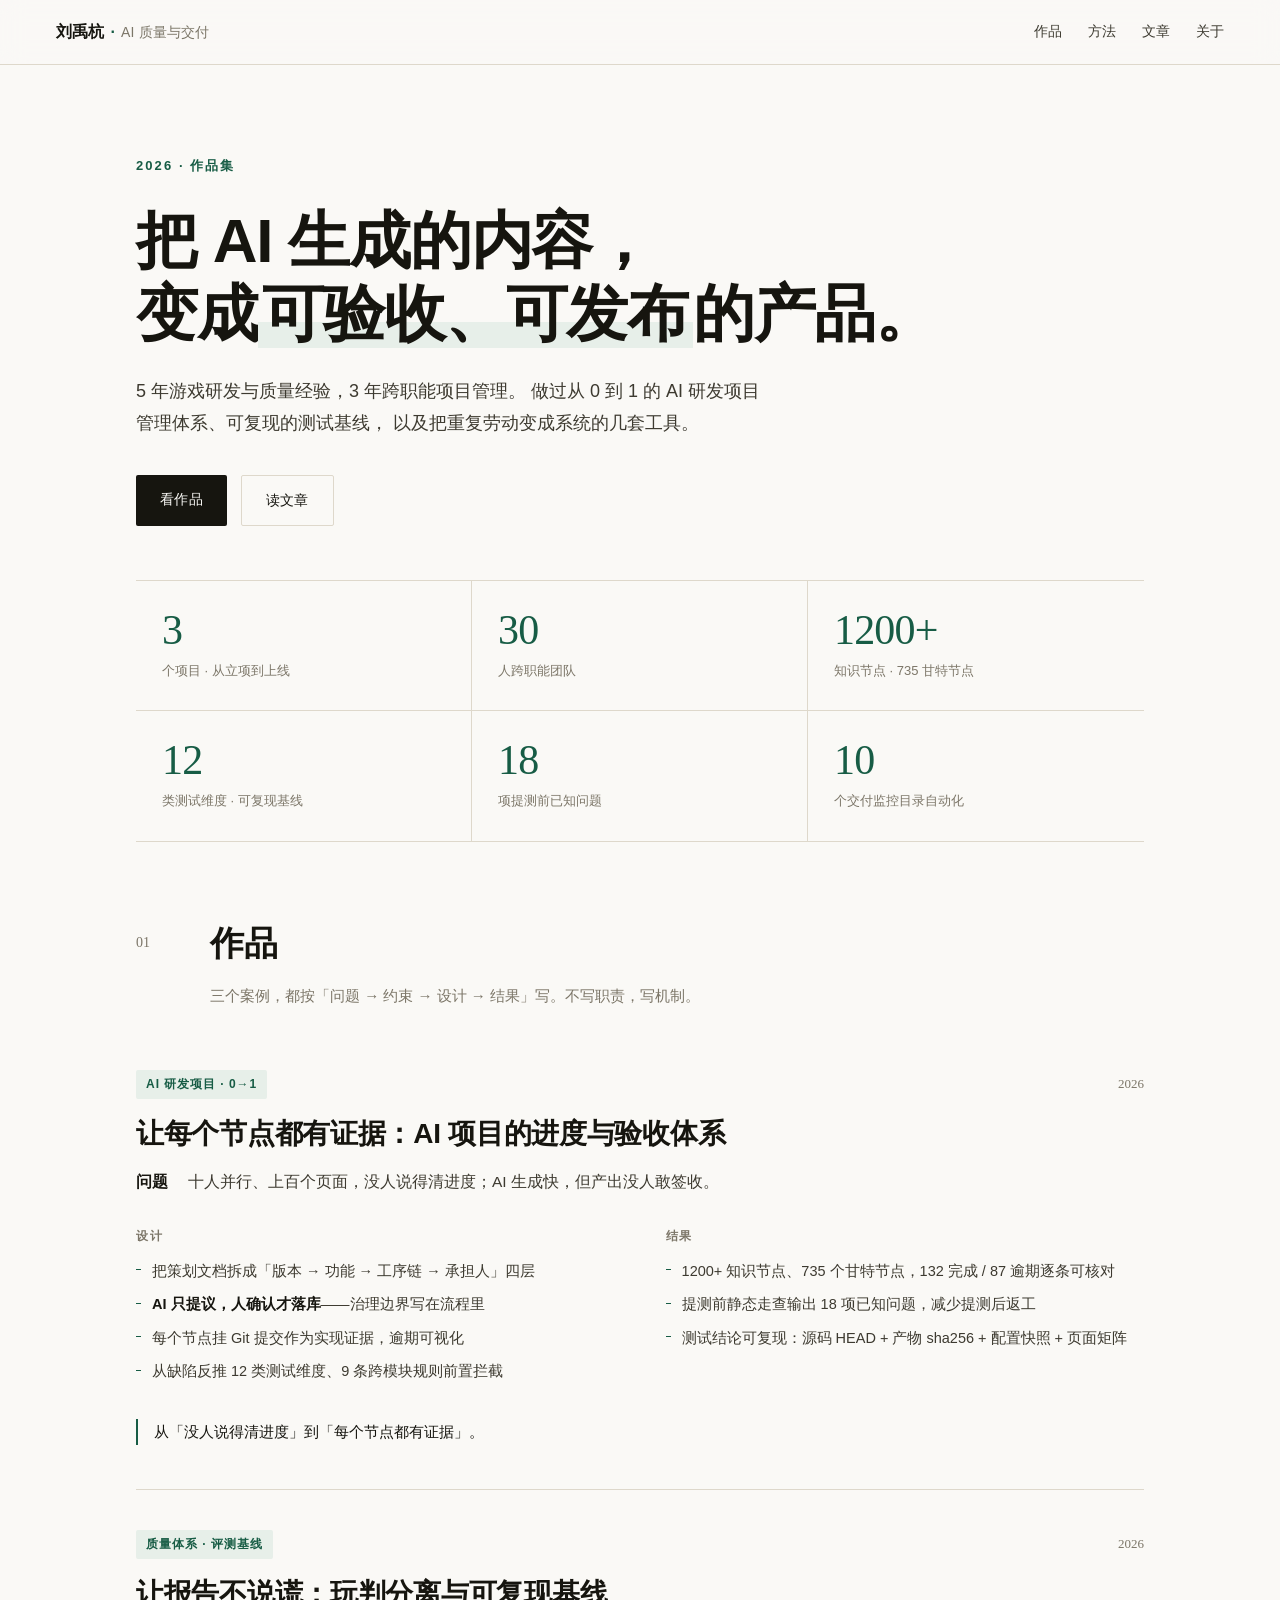
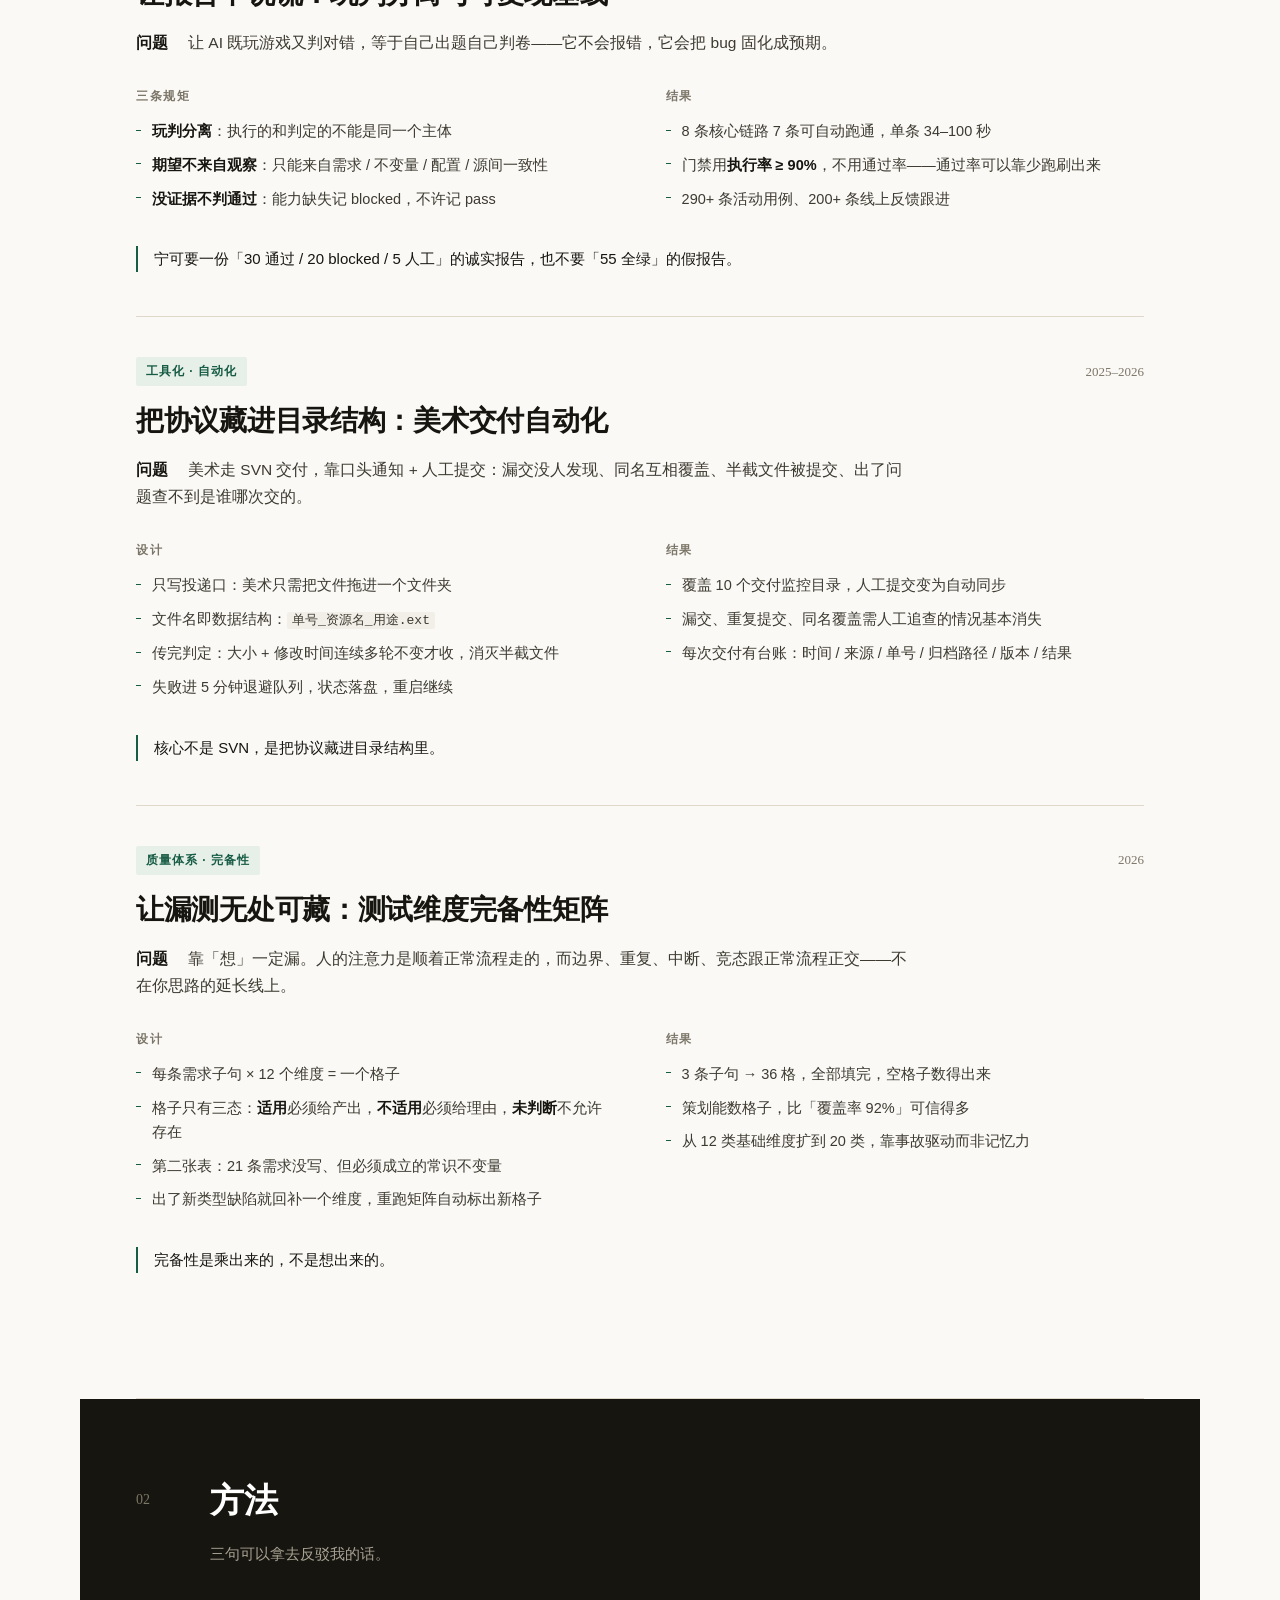
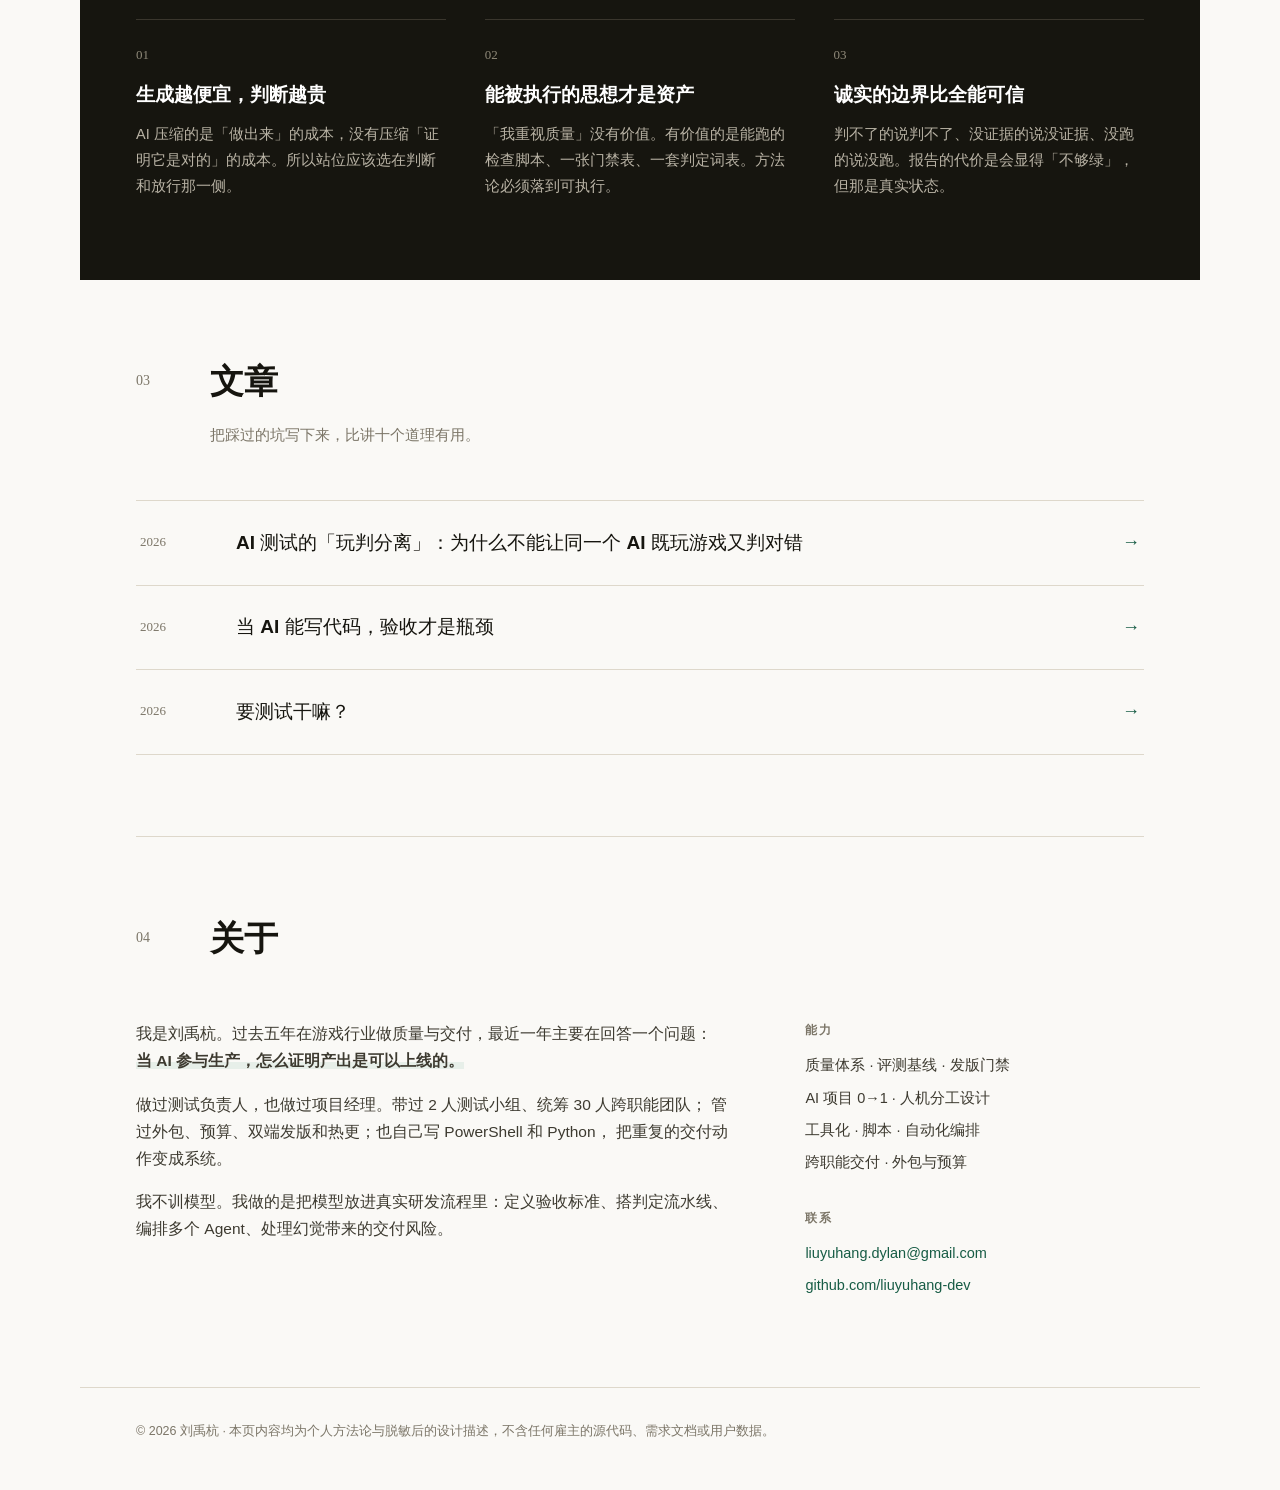
==== index.html @ a6edb1af "init: 作品集站点" ====
<!DOCTYPE html>
<html lang="zh-CN">
<head>
<meta charset="UTF-8">
<meta name="viewport" content="width=device-width, initial-scale=1.0">
<title>刘禹杭 · AI 质量与交付</title>
<meta name="description" content="把 AI 生成的内容，变成可验收、可发布的产品。">
<link rel="stylesheet" href="style.css">
</head>
<body>

<header class="topbar">
  <a class="brand" href="#top">刘禹杭<span class="dot">·</span><span class="brand-sub">AI 质量与交付</span></a>
  <nav>
    <a href="#work">作品</a>
    <a href="#method">方法</a>
    <a href="#writing">文章</a>
    <a href="#about">关于</a>
  </nav>
</header>

<main id="top">

  <!-- HERO -->
  <section class="hero">
    <p class="eyebrow">2026 · 作品集</p>
    <h1>
      把 AI 生成的内容，<br>
      变成<span class="hl">可验收、可发布</span>的产品。
    </h1>
    <p class="lede">
      5 年游戏研发与质量经验，3 年跨职能项目管理。
      做过从 0 到 1 的 AI 研发项目管理体系、可复现的测试基线，
      以及把重复劳动变成系统的几套工具。
    </p>
    <div class="hero-actions">
      <a class="btn" href="#work">看作品</a>
      <a class="btn btn-ghost" href="#writing">读文章</a>
    </div>
  </section>

  <!-- METRICS -->
  <section class="metrics" aria-label="关键数字">
    <div class="metric"><span class="num">3</span><span class="lbl">个项目 · 从立项到上线</span></div>
    <div class="metric"><span class="num">30</span><span class="lbl">人跨职能团队</span></div>
    <div class="metric"><span class="num">1200+</span><span class="lbl">知识节点 · 735 甘特节点</span></div>
    <div class="metric"><span class="num">12</span><span class="lbl">类测试维度 · 可复现基线</span></div>
    <div class="metric"><span class="num">18</span><span class="lbl">项提测前已知问题</span></div>
    <div class="metric"><span class="num">10</span><span class="lbl">个交付监控目录自动化</span></div>
  </section>

  <!-- WORK -->
  <section id="work" class="section">
    <div class="section-head">
      <span class="idx">01</span>
      <h2>作品</h2>
      <p class="section-sub">三个案例，都按「问题 → 约束 → 设计 → 结果」写。不写职责，写机制。</p>
    </div>

    <article class="case">
      <div class="case-meta">
        <span class="tag">AI 研发项目 · 0→1</span>
        <span class="year">2026</span>
      </div>
      <h3>让每个节点都有证据：AI 项目的进度与验收体系</h3>
      <p class="case-problem">
        <strong>问题</strong>　十人并行、上百个页面，没人说得清进度；AI 生成快，但产出没人敢签收。
      </p>
      <div class="case-grid">
        <div>
          <h4>设计</h4>
          <ul>
            <li>把策划文档拆成「版本 → 功能 → 工序链 → 承担人」四层</li>
            <li><strong>AI 只提议，人确认才落库</strong>——治理边界写在流程里</li>
            <li>每个节点挂 Git 提交作为实现证据，逾期可视化</li>
            <li>从缺陷反推 12 类测试维度、9 条跨模块规则前置拦截</li>
          </ul>
        </div>
        <div>
          <h4>结果</h4>
          <ul>
            <li>1200+ 知识节点、735 个甘特节点，132 完成 / 87 逾期逐条可核对</li>
            <li>提测前静态走查输出 18 项已知问题，减少提测后返工</li>
            <li>测试结论可复现：源码 HEAD + 产物 sha256 + 配置快照 + 页面矩阵</li>
          </ul>
        </div>
      </div>
      <p class="case-line">从「没人说得清进度」到「每个节点都有证据」。</p>
    </article>

    <article class="case">
      <div class="case-meta">
        <span class="tag">质量体系 · 评测基线</span>
        <span class="year">2026</span>
      </div>
      <h3>让报告不说谎：玩判分离与可复现基线</h3>
      <p class="case-problem">
        <strong>问题</strong>　让 AI 既玩游戏又判对错，等于自己出题自己判卷——它不会报错，它会把 bug 固化成预期。
      </p>
      <div class="case-grid">
        <div>
          <h4>三条规矩</h4>
          <ul>
            <li><strong>玩判分离</strong>：执行的和判定的不能是同一个主体</li>
            <li><strong>期望不来自观察</strong>：只能来自需求 / 不变量 / 配置 / 源间一致性</li>
            <li><strong>没证据不判通过</strong>：能力缺失记 blocked，不许记 pass</li>
          </ul>
        </div>
        <div>
          <h4>结果</h4>
          <ul>
            <li>8 条核心链路 7 条可自动跑通，单条 34–100 秒</li>
            <li>门禁用<strong>执行率 ≥ 90%</strong>，不用通过率——通过率可以靠少跑刷出来</li>
            <li>290+ 条活动用例、200+ 条线上反馈跟进</li>
          </ul>
        </div>
      </div>
      <p class="case-line">宁可要一份「30 通过 / 20 blocked / 5 人工」的诚实报告，也不要「55 全绿」的假报告。</p>
    </article>

    <article class="case">
      <div class="case-meta">
        <span class="tag">工具化 · 自动化</span>
        <span class="year">2025–2026</span>
      </div>
      <h3>把协议藏进目录结构：美术交付自动化</h3>
      <p class="case-problem">
        <strong>问题</strong>　美术走 SVN 交付，靠口头通知 + 人工提交：漏交没人发现、同名互相覆盖、半截文件被提交、出了问题查不到是谁哪次交的。
      </p>
      <div class="case-grid">
        <div>
          <h4>设计</h4>
          <ul>
            <li>只写投递口：美术只需把文件拖进一个文件夹</li>
            <li>文件名即数据结构：<code>单号_资源名_用途.ext</code></li>
            <li>传完判定：大小 + 修改时间连续多轮不变才收，消灭半截文件</li>
            <li>失败进 5 分钟退避队列，状态落盘，重启继续</li>
          </ul>
        </div>
        <div>
          <h4>结果</h4>
          <ul>
            <li>覆盖 10 个交付监控目录，人工提交变为自动同步</li>
            <li>漏交、重复提交、同名覆盖需人工追查的情况基本消失</li>
            <li>每次交付有台账：时间 / 来源 / 单号 / 归档路径 / 版本 / 结果</li>
          </ul>
        </div>
      </div>
      <p class="case-line">核心不是 SVN，是把协议藏进目录结构里。</p>
    </article>

    <article class="case">
      <div class="case-meta">
        <span class="tag">质量体系 · 完备性</span>
        <span class="year">2026</span>
      </div>
      <h3>让漏测无处可藏：测试维度完备性矩阵</h3>
      <p class="case-problem">
        <strong>问题</strong>　靠「想」一定漏。人的注意力是顺着正常流程走的，而边界、重复、中断、竞态跟正常流程正交——不在你思路的延长线上。
      </p>
      <div class="case-grid">
        <div>
          <h4>设计</h4>
          <ul>
            <li>每条需求子句 × 12 个维度 = 一个格子</li>
            <li>格子只有三态：<strong>适用</strong>必须给产出，<strong>不适用</strong>必须给理由，<strong>未判断</strong>不允许存在</li>
            <li>第二张表：21 条需求没写、但必须成立的常识不变量</li>
            <li>出了新类型缺陷就回补一个维度，重跑矩阵自动标出新格子</li>
          </ul>
        </div>
        <div>
          <h4>结果</h4>
          <ul>
            <li>3 条子句 → 36 格，全部填完，空格子数得出来</li>
            <li>策划能数格子，比「覆盖率 92%」可信得多</li>
            <li>从 12 类基础维度扩到 20 类，靠事故驱动而非记忆力</li>
          </ul>
        </div>
      </div>
      <p class="case-line">完备性是乘出来的，不是想出来的。</p>
    </article>
  </section>

  <!-- METHOD -->
  <section id="method" class="section section-dark">
    <div class="section-head">
      <span class="idx">02</span>
      <h2>方法</h2>
      <p class="section-sub">三句可以拿去反驳我的话。</p>
    </div>
    <div class="rules">
      <div class="rule">
        <span class="rule-no">01</span>
        <h3>生成越便宜，判断越贵</h3>
        <p>AI 压缩的是「做出来」的成本，没有压缩「证明它是对的」的成本。所以站位应该选在判断和放行那一侧。</p>
      </div>
      <div class="rule">
        <span class="rule-no">02</span>
        <h3>能被执行的思想才是资产</h3>
        <p>「我重视质量」没有价值。有价值的是能跑的检查脚本、一张门禁表、一套判定词表。方法论必须落到可执行。</p>
      </div>
      <div class="rule">
        <span class="rule-no">03</span>
        <h3>诚实的边界比全能可信</h3>
        <p>判不了的说判不了、没证据的说没证据、没跑的说没跑。报告的代价是会显得「不够绿」，但那是真实状态。</p>
      </div>
    </div>
  </section>

  <!-- WRITING -->
  <section id="writing" class="section">
    <div class="section-head">
      <span class="idx">03</span>
      <h2>文章</h2>
      <p class="section-sub">把踩过的坑写下来，比讲十个道理有用。</p>
    </div>
    <div class="writing-list">
      <a class="writing-item" href="writing/play-judge.html">
        <span class="w-date">2026</span>
        <span class="w-title">AI 测试的「玩判分离」：为什么不能让同一个 AI 既玩游戏又判对错</span>
        <span class="w-arrow">→</span>
      </a>
      <a class="writing-item" href="writing/acceptance-bottleneck.html">
        <span class="w-date">2026</span>
        <span class="w-title">当 AI 能写代码，验收才是瓶颈</span>
        <span class="w-arrow">→</span>
      </a>
      <a class="writing-item" href="writing/why-testing.html">
        <span class="w-date">2026</span>
        <span class="w-title">要测试干嘛？</span>
        <span class="w-arrow">→</span>
      </a>
    </div>
  </section>

  <!-- ABOUT -->
  <section id="about" class="section section-about">
    <div class="section-head">
      <span class="idx">04</span>
      <h2>关于</h2>
    </div>
    <div class="about-grid">
      <div>
        <p class="about-lead">
          我是刘禹杭。过去五年在游戏行业做质量与交付，最近一年主要在回答一个问题：
          <strong>当 AI 参与生产，怎么证明产出是可以上线的。</strong>
        </p>
        <p>
          做过测试负责人，也做过项目经理。带过 2 人测试小组、统筹 30 人跨职能团队；
          管过外包、预算、双端发版和热更；也自己写 PowerShell 和 Python，
          把重复的交付动作变成系统。
        </p>
        <p>
          我不训模型。我做的是把模型放进真实研发流程里：定义验收标准、搭判定流水线、
          编排多个 Agent、处理幻觉带来的交付风险。
        </p>
      </div>
      <div class="about-side">
        <h4>能力</h4>
        <ul class="plain">
          <li>质量体系 · 评测基线 · 发版门禁</li>
          <li>AI 项目 0→1 · 人机分工设计</li>
          <li>工具化 · 脚本 · 自动化编排</li>
          <li>跨职能交付 · 外包与预算</li>
        </ul>
        <h4>联系</h4>
        <ul class="plain">
          <li><a href="mailto:liuyuhang.dylan@gmail.com">liuyuhang.dylan@gmail.com</a></li>
          <li><a href="https://github.com/liuyuhang-dev">github.com/liuyuhang-dev</a></li>
        </ul>
      </div>
    </div>
  </section>

</main>

<footer>
  <p>© 2026 刘禹杭 · 本页内容均为个人方法论与脱敏后的设计描述，不含任何雇主的源代码、需求文档或用户数据。</p>
</footer>

</body>
</html>
---- style.css ----
:root{
  --paper:#faf9f6;
  --paper-2:#f2efe8;
  --ink:#16150f;
  --ink-2:#3d3a30;
  --muted:#7c7668;
  --line:#ded8cb;
  --accent:#175c45;
  --accent-soft:#e7efe9;
  --max:1120px;
  --sans:-apple-system,BlinkMacSystemFont,"Segoe UI","PingFang SC","Hiragino Sans GB","Microsoft YaHei",sans-serif;
  --serif:Georgia,"Songti SC","SimSun",serif;
}

*{box-sizing:border-box;margin:0;padding:0}
html{scroll-behavior:smooth}
body{
  font-family:var(--sans);
  background:var(--paper);
  color:var(--ink);
  line-height:1.75;
  -webkit-font-smoothing:antialiased;
  font-size:16px;
}
a{color:inherit;text-decoration:none}
::selection{background:var(--accent);color:#fff}

/* ---------- topbar ---------- */
.topbar{
  position:sticky;top:0;z-index:20;
  display:flex;align-items:center;justify-content:space-between;
  padding:18px clamp(20px,5vw,56px);
  background:rgba(250,249,246,.86);
  backdrop-filter:blur(12px);
  border-bottom:1px solid var(--line);
}
.brand{font-weight:650;letter-spacing:.01em;display:flex;gap:6px;align-items:baseline}
.brand .dot{color:var(--accent)}
.brand-sub{font-weight:400;color:var(--muted);font-size:14px}
.topbar nav{display:flex;gap:26px;font-size:14px;color:var(--ink-2)}
.topbar nav a{position:relative;padding-bottom:2px}
.topbar nav a::after{
  content:"";position:absolute;left:0;bottom:0;height:1px;width:0;
  background:var(--accent);transition:width .25s ease;
}
.topbar nav a:hover::after{width:100%}

/* ---------- layout ---------- */
main{max-width:var(--max);margin:0 auto;padding:0 clamp(20px,5vw,56px)}

/* ---------- hero ---------- */
.hero{padding:clamp(56px,10vh,110px) 0 clamp(40px,6vh,64px)}
.eyebrow{
  font-size:13px;letter-spacing:.16em;text-transform:uppercase;
  color:var(--accent);margin-bottom:26px;font-weight:600;
}
.hero h1{
  font-size:clamp(34px,5.4vw,62px);
  line-height:1.18;
  letter-spacing:-.02em;
  font-weight:700;
}
.hl{
  background:linear-gradient(transparent 62%,var(--accent-soft) 62%);
  padding:0 .08em;
}
.lede{
  margin-top:26px;max-width:640px;
  font-size:clamp(16px,1.6vw,18px);
  color:var(--ink-2);
}
.hero-actions{margin-top:36px;display:flex;gap:14px;flex-wrap:wrap}
.btn{
  display:inline-block;padding:12px 24px;border-radius:2px;
  background:var(--ink);color:var(--paper);
  font-size:14px;font-weight:550;letter-spacing:.02em;
  transition:transform .18s ease,background .18s ease;
}
.btn:hover{transform:translateY(-2px);background:var(--accent)}
.btn-ghost{background:transparent;color:var(--ink);border:1px solid var(--line)}
.btn-ghost:hover{background:var(--paper-2);color:var(--ink)}

/* ---------- metrics ---------- */
.metrics{
  display:grid;grid-template-columns:repeat(3,1fr);
  border-top:1px solid var(--line);border-bottom:1px solid var(--line);
}
.metric{
  padding:28px 26px 30px;
  border-right:1px solid var(--line);
  border-bottom:1px solid var(--line);
}
.metric:nth-child(3n){border-right:none}
.metric:nth-child(n+4){border-bottom:none}
.metric .num{
  display:block;font-family:var(--serif);font-size:clamp(30px,3.4vw,42px);
  line-height:1;letter-spacing:-.02em;color:var(--accent);
}
.metric .lbl{display:block;margin-top:10px;font-size:13px;color:var(--muted);line-height:1.5}

/* ---------- section ---------- */
.section{padding:clamp(64px,9vh,104px) 0;border-bottom:1px solid var(--line)}
.section-head{display:grid;grid-template-columns:64px 1fr;gap:10px;margin-bottom:52px}
.section-head .idx{
  grid-row:1/3;font-family:var(--serif);font-size:14px;color:var(--muted);
  padding-top:8px;
}
.section-head h2{
  font-size:clamp(24px,3vw,34px);line-height:1.2;letter-spacing:-.01em;font-weight:700;
}
.section-sub{margin-top:10px;color:var(--muted);font-size:15px;max-width:560px}

/* ---------- case ---------- */
.case{
  padding:40px 0 44px;
  border-top:1px solid var(--line);
}
.case:first-of-type{border-top:none;padding-top:8px}
.case-meta{display:flex;justify-content:space-between;align-items:center;margin-bottom:16px}
.tag{
  font-size:12px;letter-spacing:.08em;color:var(--accent);
  background:var(--accent-soft);padding:4px 10px;border-radius:2px;font-weight:600;
}
.year{font-size:13px;color:var(--muted);font-family:var(--serif)}
.case h3{
  font-size:clamp(21px,2.5vw,28px);line-height:1.35;font-weight:650;letter-spacing:-.01em;
  max-width:820px;
}
.case-problem{
  margin-top:16px;max-width:780px;color:var(--ink-2);font-size:15.5px;
}
.case-problem strong{color:var(--ink);font-weight:650;margin-right:4px}
.case-grid{
  display:grid;grid-template-columns:1fr 1fr;gap:clamp(24px,4vw,56px);
  margin-top:30px;
}
.case-grid h4{
  font-size:12px;letter-spacing:.14em;text-transform:uppercase;
  color:var(--muted);font-weight:600;margin-bottom:12px;
}
.case-grid ul{list-style:none}
.case-grid li{
  position:relative;padding-left:16px;margin-bottom:9px;
  font-size:14.5px;color:var(--ink-2);line-height:1.7;
}
.case-grid li::before{
  content:"";position:absolute;left:0;top:.72em;
  width:5px;height:1px;background:var(--accent);
}
.case-grid strong{color:var(--ink);font-weight:650}
.case-line{
  margin-top:26px;padding-left:16px;border-left:2px solid var(--accent);
  font-size:15px;color:var(--ink);font-weight:500;
}
code{
  font-family:ui-monospace,SFMono-Regular,Menlo,Consolas,monospace;
  font-size:.9em;background:var(--paper-2);padding:1px 5px;border-radius:2px;
}

/* ---------- dark section ---------- */
.section-dark{
  background:var(--ink);color:#f4f1ea;margin:0 calc(-1 * clamp(20px,5vw,56px));
  padding-left:clamp(20px,5vw,56px);padding-right:clamp(20px,5vw,56px);
  border-bottom:none;
}
.section-dark .section-head h2{color:#fff}
.section-dark .section-sub{color:#a8a294}
.section-dark .section-head .idx{color:#7d7768}
.rules{display:grid;grid-template-columns:repeat(3,1fr);gap:clamp(24px,3vw,44px)}
.rule{border-top:1px solid #3a362d;padding-top:24px}
.rule-no{
  font-family:var(--serif);font-size:13px;color:#8f8979;display:block;margin-bottom:14px;
}
.rule h3{font-size:19px;line-height:1.45;font-weight:600;color:#fff;margin-bottom:12px}
.rule p{font-size:14.5px;color:#b9b3a5;line-height:1.8}

/* ---------- writing ---------- */
.writing-list{border-top:1px solid var(--line)}
.writing-item{
  display:grid;grid-template-columns:80px 1fr 40px;align-items:center;gap:16px;
  padding:26px 4px;border-bottom:1px solid var(--line);
  transition:background .2s ease,padding .2s ease;
}
.writing-item:hover{background:var(--paper-2);padding-left:12px}
.w-date{font-family:var(--serif);font-size:13px;color:var(--muted)}
.w-title{font-size:clamp(16px,1.8vw,19px);font-weight:550;line-height:1.5}
.w-arrow{justify-self:end;color:var(--accent);font-size:18px;transition:transform .2s ease}
.writing-item:hover .w-arrow{transform:translateX(4px)}

/* ---------- about ---------- */
.section-about{border-bottom:none}
.about-grid{display:grid;grid-template-columns:1.4fr .8fr;gap:clamp(32px,6vw,80px)}
.about-lead{font-size:clamp(17px,2vw,20px);line-height:1.75;margin-bottom:22px}
.about-lead strong{font-weight:650;box-shadow:inset 0 -.45em 0 var(--accent-soft)}
.about-grid p{margin-bottom:16px;color:var(--ink-2);font-size:15.5px}
.about-side h4{
  font-size:12px;letter-spacing:.14em;text-transform:uppercase;color:var(--muted);
  font-weight:600;margin:0 0 12px;
}
.about-side h4:not(:first-child){margin-top:32px}
.plain{list-style:none}
.plain li{font-size:14.5px;color:var(--ink-2);margin-bottom:7px}
.plain a{color:var(--accent);border-bottom:1px solid transparent;transition:border-color .2s}
.plain a:hover{border-color:var(--accent)}

/* ---------- footer ---------- */
footer{
  border-top:1px solid var(--line);
  padding:32px clamp(20px,5vw,56px) 48px;
  max-width:var(--max);margin:0 auto;
}
footer p{font-size:12.5px;color:var(--muted);line-height:1.8}

/* ---------- article page ---------- */
.article{max-width:720px;margin:0 auto;padding:clamp(48px,8vh,88px) 0 64px}
.article .back{font-size:13px;color:var(--muted);display:inline-block;margin-bottom:32px}
.article .back:hover{color:var(--accent)}
.article h1{font-size:clamp(28px,4vw,42px);line-height:1.28;letter-spacing:-.02em;margin-bottom:20px}
.article .meta{font-size:13px;color:var(--muted);margin-bottom:40px;padding-bottom:24px;border-bottom:1px solid var(--line)}
.article h2{font-size:clamp(20px,2.4vw,26px);line-height:1.4;margin:48px 0 16px;letter-spacing:-.01em}
.article h3{font-size:18px;margin:32px 0 10px}
.article p{margin-bottom:18px;color:var(--ink-2);font-size:16.5px;line-height:1.85}
.article strong{color:var(--ink);font-weight:650}
.article ul,.article ol{margin:0 0 20px 22px;color:var(--ink-2);font-size:16px}
.article li{margin-bottom:8px}
.article blockquote{
  border-left:3px solid var(--accent);padding:4px 0 4px 20px;margin:28px 0;
  color:var(--ink);font-size:17px;
}
.article pre{
  background:var(--ink);color:#e9e5db;padding:20px 22px;border-radius:3px;
  overflow-x:auto;margin:24px 0;font-size:13.5px;line-height:1.7;
}
.article pre code{background:none;color:inherit;padding:0;font-size:inherit}
.article table{width:100%;border-collapse:collapse;margin:24px 0;font-size:14.5px}
.article th,.article td{border-bottom:1px solid var(--line);padding:10px 12px;text-align:left}
.article th{font-weight:600;color:var(--ink);background:var(--paper-2)}
.article hr{border:none;border-top:1px solid var(--line);margin:40px 0}

/* ---------- responsive ---------- */
@media (max-width:860px){
  .metrics{grid-template-columns:repeat(2,1fr)}
  .metric:nth-child(3n){border-right:1px solid var(--line)}
  .metric:nth-child(2n){border-right:none}
  .metric:nth-child(n+4){border-bottom:1px solid var(--line)}
  .metric:nth-child(n+5){border-bottom:none}
  .case-grid{grid-template-columns:1fr;gap:28px}
  .rules{grid-template-columns:1fr;gap:32px}
  .about-grid{grid-template-columns:1fr}
  .writing-item{grid-template-columns:1fr 32px;gap:8px}
  .w-date{grid-column:1/-1;font-size:12px}
  .section-head{grid-template-columns:1fr;gap:6px}
  .section-head .idx{grid-row:auto;padding-top:0}
  .topbar nav{gap:16px;font-size:13px}
  .brand-sub{display:none}
  .brand .dot{display:none}
}
@media (max-width:520px){
  .metrics{grid-template-columns:1fr}
  .metric{border-right:none !important;border-bottom:1px solid var(--line) !important}
  .metric:last-child{border-bottom:none !important}
  .hero{padding-top:44px}
}

@media (prefers-reduced-motion:reduce){
  *{transition:none !important;animation:none !important}
  html{scroll-behavior:auto}
}
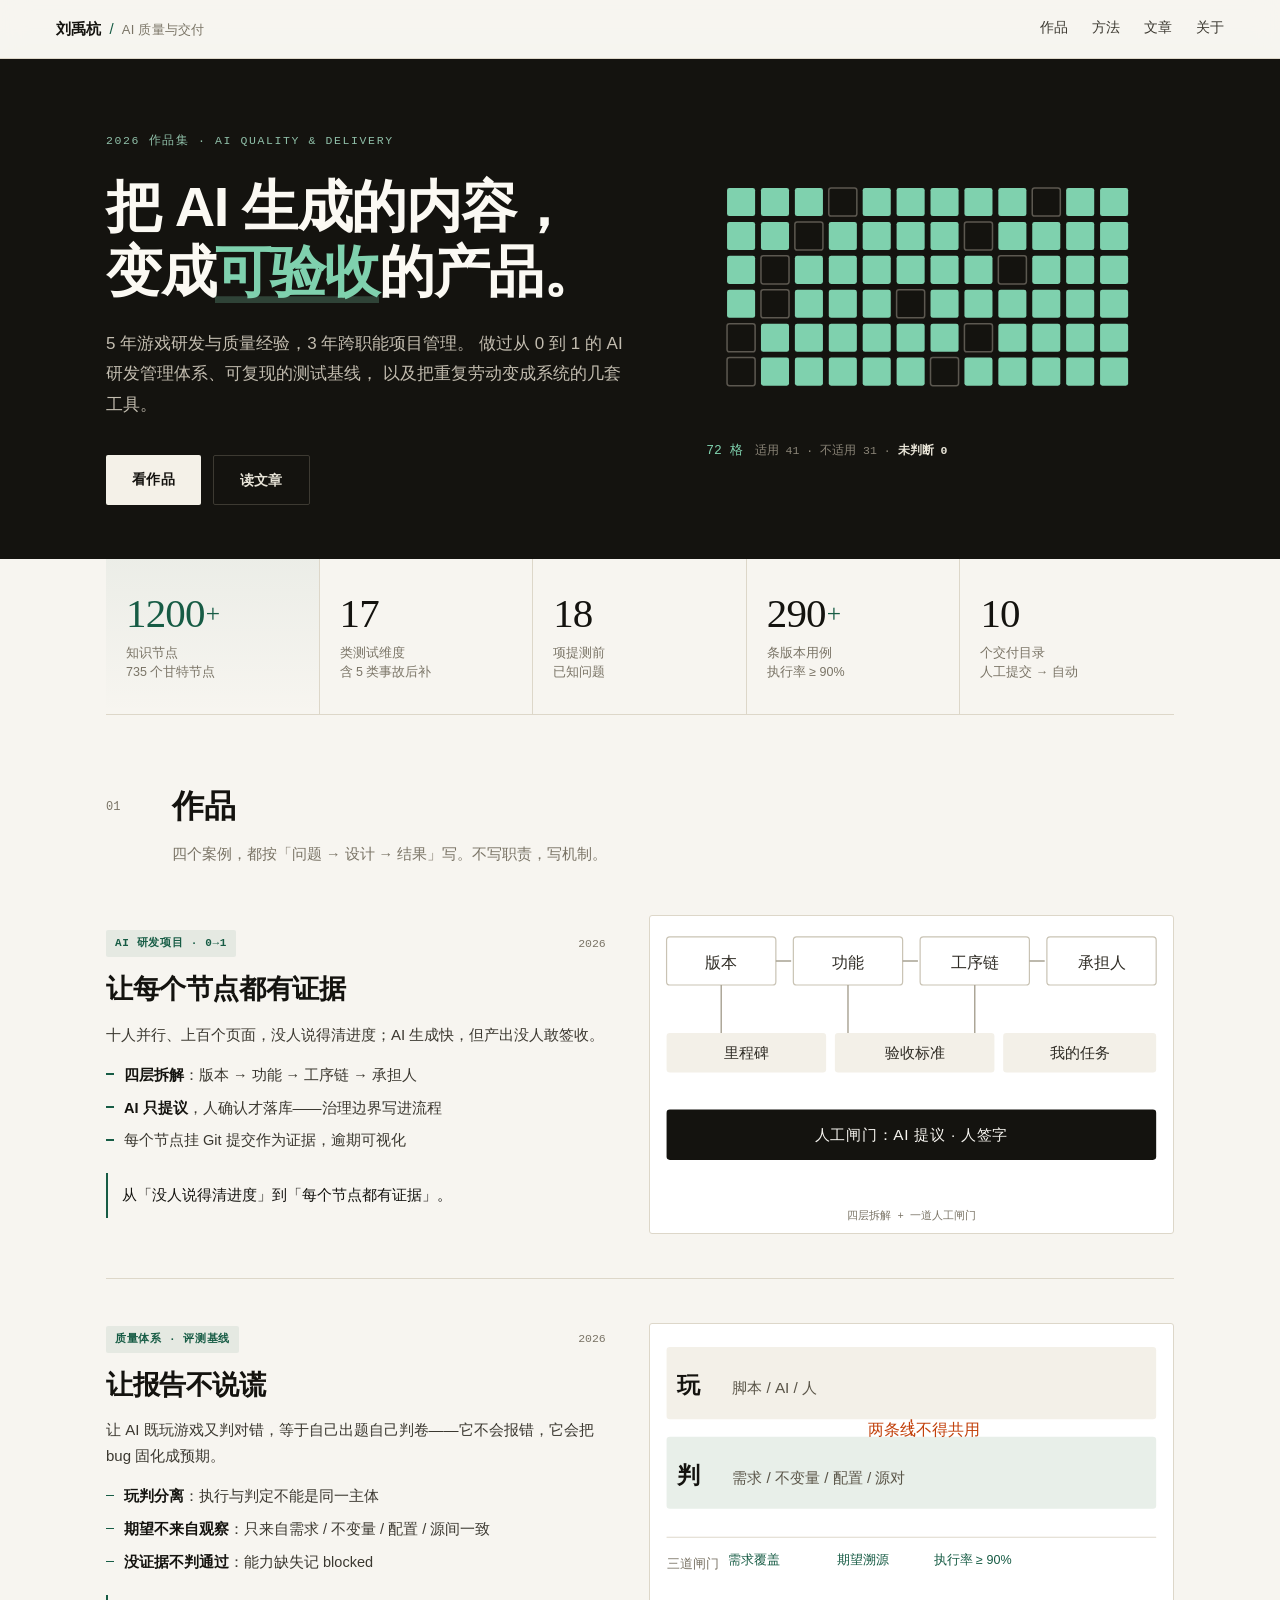
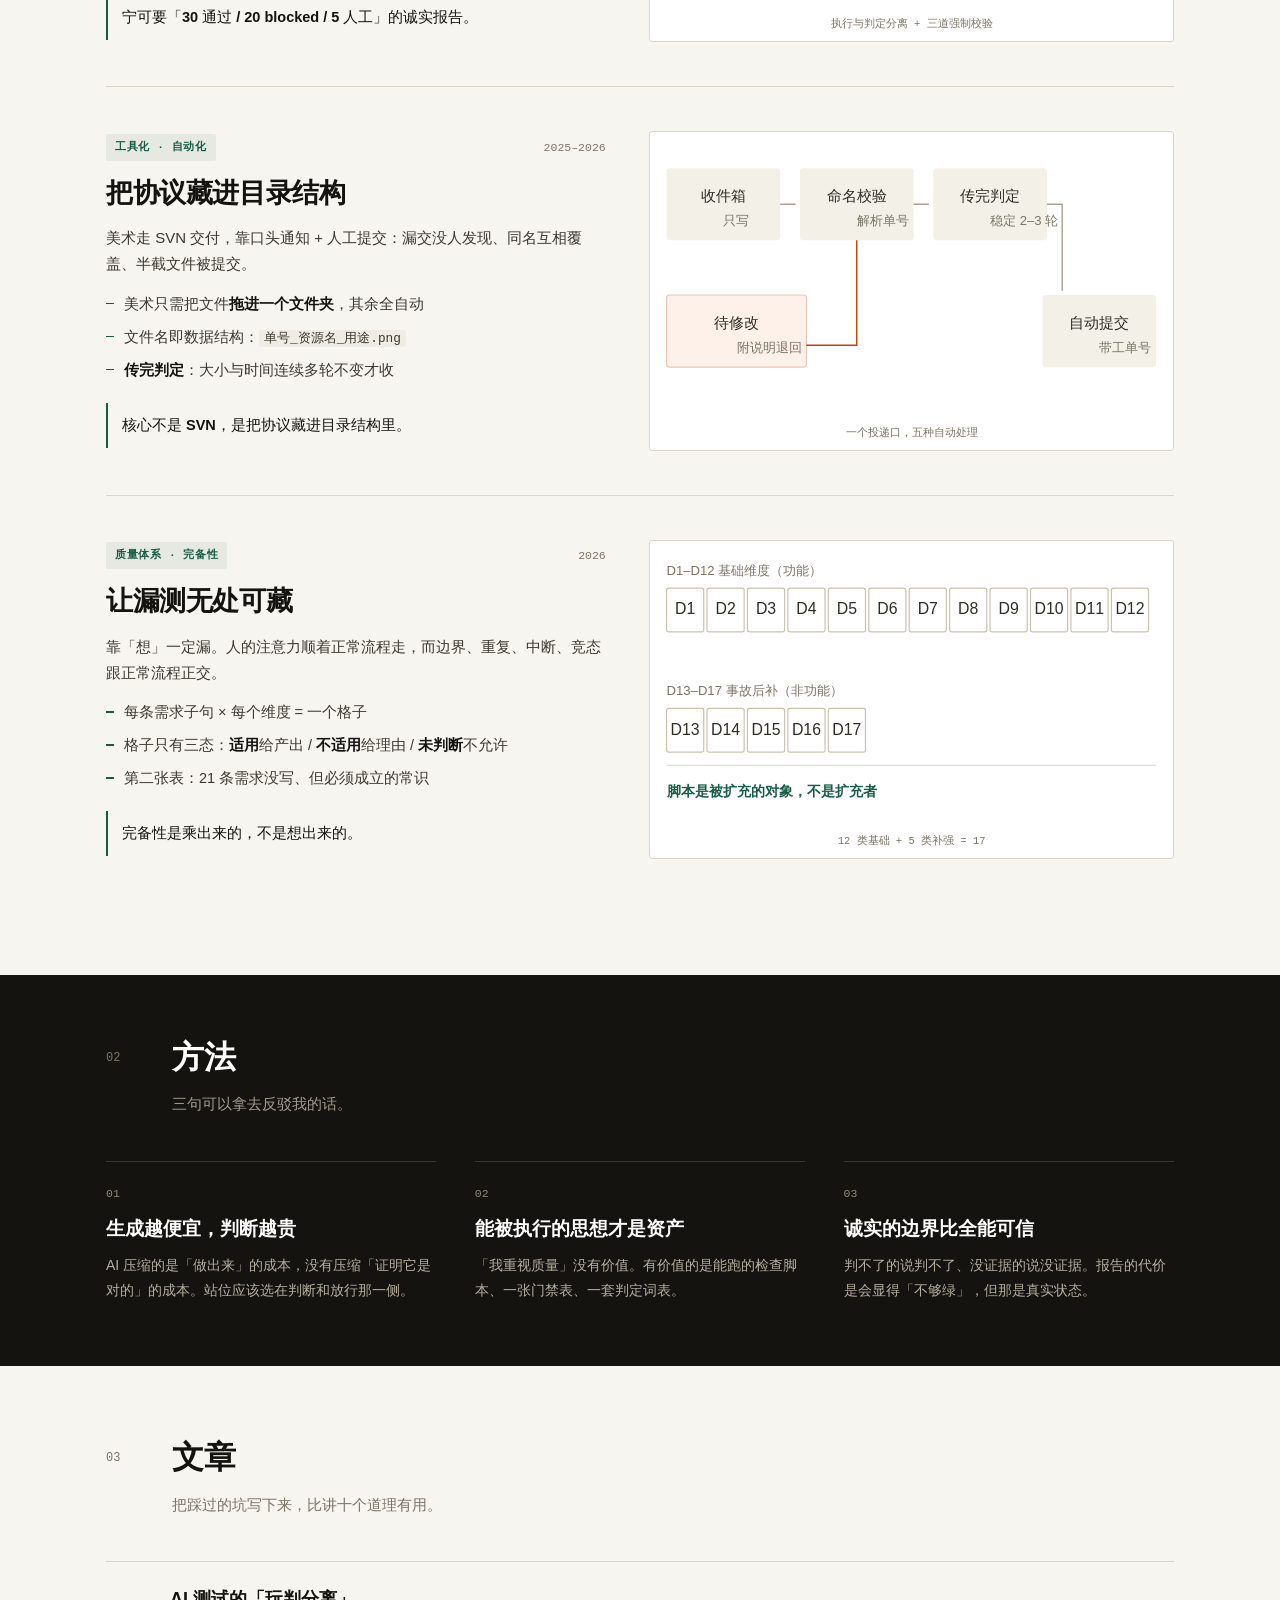
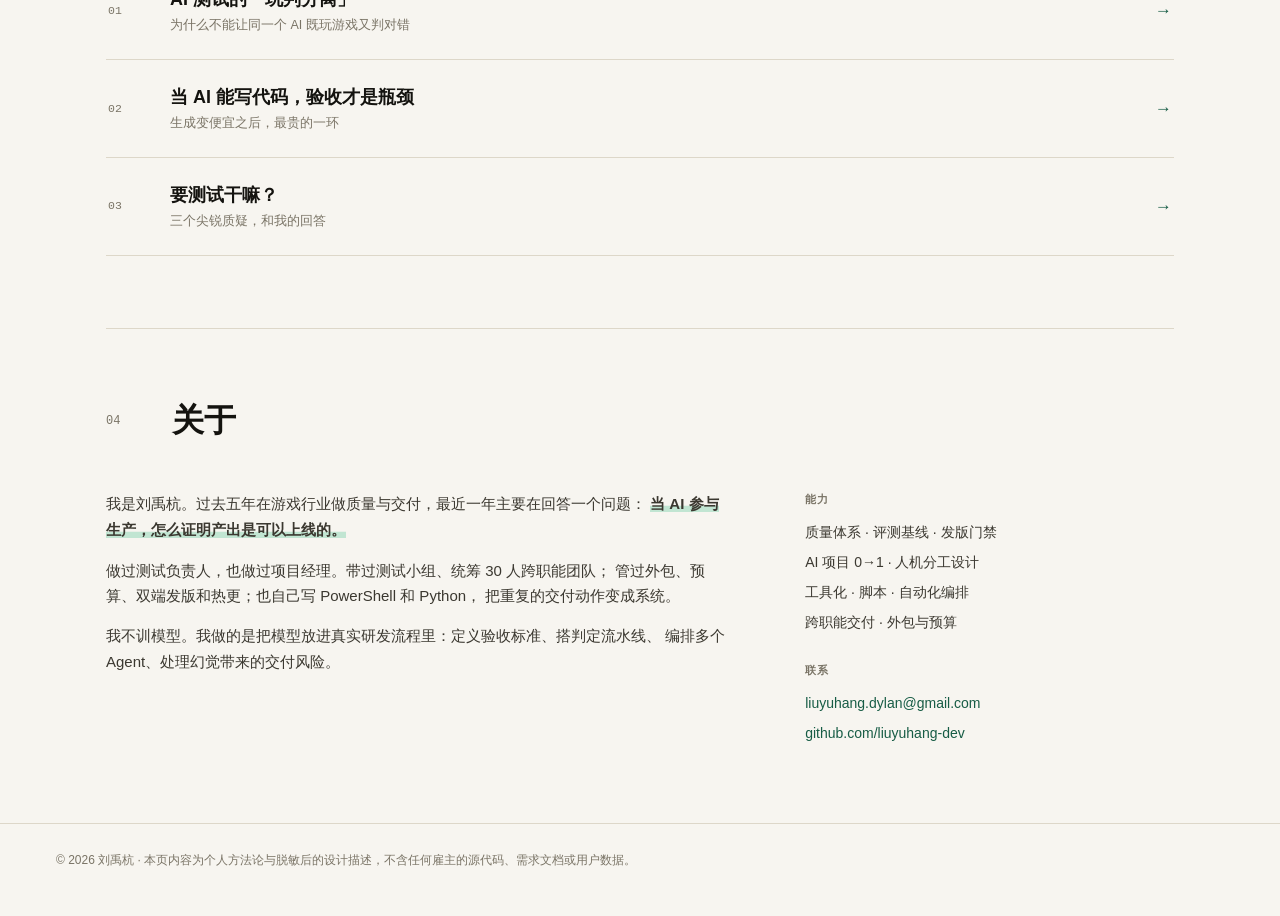
==== commit 72643a7c: "redesign: 深色首屏 + 四张结构图 + 数据条" ====
--- a/index.html
+++ b/index.html
@@ -10,7 +10,7 @@
 <body>
 
 <header class="topbar">
-  <a class="brand" href="#top">刘禹杭<span class="dot">·</span><span class="brand-sub">AI 质量与交付</span></a>
+  <a class="brand" href="#top">刘禹杭<span class="dot">/</span><span class="brand-sub">AI 质量与交付</span></a>
   <nav>
     <a href="#work">作品</a>
     <a href="#method">方法</a>
@@ -19,170 +19,213 @@
   </nav>
 </header>
 
-<main id="top">
-
-  <!-- HERO -->
-  <section class="hero">
-    <p class="eyebrow">2026 · 作品集</p>
-    <h1>
-      把 AI 生成的内容，<br>
-      变成<span class="hl">可验收、可发布</span>的产品。
-    </h1>
-    <p class="lede">
-      5 年游戏研发与质量经验，3 年跨职能项目管理。
-      做过从 0 到 1 的 AI 研发项目管理体系、可复现的测试基线，
-      以及把重复劳动变成系统的几套工具。
-    </p>
-    <div class="hero-actions">
-      <a class="btn" href="#work">看作品</a>
-      <a class="btn btn-ghost" href="#writing">读文章</a>
+<!-- HERO -->
+<section class="hero" id="top">
+  <div class="wrap hero-inner">
+    <div class="hero-text">
+      <p class="eyebrow">2026 作品集 · AI QUALITY &amp; DELIVERY</p>
+      <h1>把 AI 生成的内容，<br>变成<span class="hl">可验收</span>的产品。</h1>
+      <p class="lede">
+        5 年游戏研发与质量经验，3 年跨职能项目管理。
+        做过从 0 到 1 的 AI 研发管理体系、可复现的测试基线，
+        以及把重复劳动变成系统的几套工具。
+      </p>
+      <div class="hero-actions">
+        <a class="btn" href="#work">看作品</a>
+        <a class="btn btn-ghost" href="#writing">读文章</a>
+      </div>
+    </div>
+
+    <figure class="hero-figure" aria-label="完备性矩阵示意">
+      <svg viewBox="0 0 400 215" role="img" aria-label="完备性矩阵：没有空格子">
+        <g class="cells"></g>
+      </svg>
+      <figcaption>
+        <span class="fig-num">72 格</span>
+        <span>适用 41 · 不适用 31 · <strong>未判断 0</strong></span>
+      </figcaption>
+    </figure>
+  </div>
+</section>
+
+<!-- STATS -->
+<div class="wrap">
+  <section class="stats" aria-label="关键数字">
+    <div class="stat stat-hi">
+      <span class="s-num">1200<span class="plus">+</span></span>
+      <span class="s-lbl">知识节点<br>735 个甘特节点</span>
+    </div>
+    <div class="stat">
+      <span class="s-num">17</span>
+      <span class="s-lbl">类测试维度<br>含 5 类事故后补</span>
+    </div>
+    <div class="stat">
+      <span class="s-num">18</span>
+      <span class="s-lbl">项提测前<br>已知问题</span>
+    </div>
+    <div class="stat">
+      <span class="s-num">290<span class="plus">+</span></span>
+      <span class="s-lbl">条版本用例<br>执行率 ≥ 90%</span>
+    </div>
+    <div class="stat">
+      <span class="s-num">10</span>
+      <span class="s-lbl">个交付目录<br>人工提交 → 自动</span>
     </div>
   </section>
-
-  <!-- METRICS -->
-  <section class="metrics" aria-label="关键数字">
-    <div class="metric"><span class="num">3</span><span class="lbl">个项目 · 从立项到上线</span></div>
-    <div class="metric"><span class="num">30</span><span class="lbl">人跨职能团队</span></div>
-    <div class="metric"><span class="num">1200+</span><span class="lbl">知识节点 · 735 甘特节点</span></div>
-    <div class="metric"><span class="num">12</span><span class="lbl">类测试维度 · 可复现基线</span></div>
-    <div class="metric"><span class="num">18</span><span class="lbl">项提测前已知问题</span></div>
-    <div class="metric"><span class="num">10</span><span class="lbl">个交付监控目录自动化</span></div>
-  </section>
-
-  <!-- WORK -->
+</div>
+
+<!-- WORK -->
+<div class="wrap">
   <section id="work" class="section">
     <div class="section-head">
       <span class="idx">01</span>
       <h2>作品</h2>
-      <p class="section-sub">三个案例，都按「问题 → 约束 → 设计 → 结果」写。不写职责，写机制。</p>
+      <p class="section-sub">四个案例，都按「问题 → 设计 → 结果」写。不写职责，写机制。</p>
     </div>
 
     <article class="case">
-      <div class="case-meta">
-        <span class="tag">AI 研发项目 · 0→1</span>
-        <span class="year">2026</span>
-      </div>
-      <h3>让每个节点都有证据：AI 项目的进度与验收体系</h3>
-      <p class="case-problem">
-        <strong>问题</strong>　十人并行、上百个页面，没人说得清进度；AI 生成快，但产出没人敢签收。
-      </p>
-      <div class="case-grid">
-        <div>
-          <h4>设计</h4>
-          <ul>
-            <li>把策划文档拆成「版本 → 功能 → 工序链 → 承担人」四层</li>
-            <li><strong>AI 只提议，人确认才落库</strong>——治理边界写在流程里</li>
-            <li>每个节点挂 Git 提交作为实现证据，逾期可视化</li>
-            <li>从缺陷反推 12 类测试维度、9 条跨模块规则前置拦截</li>
-          </ul>
-        </div>
-        <div>
-          <h4>结果</h4>
-          <ul>
-            <li>1200+ 知识节点、735 个甘特节点，132 完成 / 87 逾期逐条可核对</li>
-            <li>提测前静态走查输出 18 项已知问题，减少提测后返工</li>
-            <li>测试结论可复现：源码 HEAD + 产物 sha256 + 配置快照 + 页面矩阵</li>
-          </ul>
-        </div>
-      </div>
-      <p class="case-line">从「没人说得清进度」到「每个节点都有证据」。</p>
+      <div class="case-copy">
+        <div class="case-meta"><span class="tag">AI 研发项目 · 0→1</span><span class="year">2026</span></div>
+        <h3>让每个节点都有证据</h3>
+        <p class="case-problem">十人并行、上百个页面，没人说得清进度；AI 生成快，但产出没人敢签收。</p>
+        <ul class="pts">
+          <li><strong>四层拆解</strong>：版本 → 功能 → 工序链 → 承担人</li>
+          <li><strong>AI 只提议</strong>，人确认才落库——治理边界写进流程</li>
+          <li>每个节点挂 Git 提交作为证据，逾期可视化</li>
+        </ul>
+        <p class="case-line">从「没人说得清进度」到「每个节点都有证据」。</p>
+      </div>
+      <figure class="case-fig">
+        <svg viewBox="0 0 460 250" role="img" aria-label="四层拆解结构图">
+          <g class="dg">
+            <rect x="6" y="10" width="100" height="44" rx="3"/>
+            <text x="56" y="38">版本</text>
+            <rect x="122" y="10" width="100" height="44" rx="3"/>
+            <text x="172" y="38">功能</text>
+            <rect x="238" y="10" width="100" height="44" rx="3"/>
+            <text x="288" y="38">工序链</text>
+            <rect x="354" y="10" width="100" height="44" rx="3"/>
+            <text x="404" y="38">承担人</text>
+            <path d="M106 32 h14 M222 32 h14 M338 32 h14" class="arw"/>
+            <rect x="6" y="98" width="146" height="36" rx="3" class="soft"/>
+            <text x="79" y="121" class="sm">里程碑</text>
+            <rect x="160" y="98" width="146" height="36" rx="3" class="soft"/>
+            <text x="233" y="121" class="sm">验收标准</text>
+            <rect x="314" y="98" width="140" height="36" rx="3" class="soft"/>
+            <text x="384" y="121" class="sm">我的任务</text>
+            <path d="M56 54 v44 M172 54 v44 M288 54 v44" class="arw-d"/>
+            <rect x="6" y="168" width="448" height="46" rx="3" class="gate"/>
+            <text x="230" y="196" class="gate-t">人工闸门：AI 提议 · 人签字</text>
+          </g>
+        </svg>
+        <figcaption>四层拆解 + 一道人工闸门</figcaption>
+      </figure>
     </article>
 
     <article class="case">
-      <div class="case-meta">
-        <span class="tag">质量体系 · 评测基线</span>
-        <span class="year">2026</span>
-      </div>
-      <h3>让报告不说谎：玩判分离与可复现基线</h3>
-      <p class="case-problem">
-        <strong>问题</strong>　让 AI 既玩游戏又判对错，等于自己出题自己判卷——它不会报错，它会把 bug 固化成预期。
-      </p>
-      <div class="case-grid">
-        <div>
-          <h4>三条规矩</h4>
-          <ul>
-            <li><strong>玩判分离</strong>：执行的和判定的不能是同一个主体</li>
-            <li><strong>期望不来自观察</strong>：只能来自需求 / 不变量 / 配置 / 源间一致性</li>
-            <li><strong>没证据不判通过</strong>：能力缺失记 blocked，不许记 pass</li>
-          </ul>
-        </div>
-        <div>
-          <h4>结果</h4>
-          <ul>
-            <li>8 条核心链路 7 条可自动跑通，单条 34–100 秒</li>
-            <li>门禁用<strong>执行率 ≥ 90%</strong>，不用通过率——通过率可以靠少跑刷出来</li>
-            <li>290+ 条活动用例、200+ 条线上反馈跟进</li>
-          </ul>
-        </div>
-      </div>
-      <p class="case-line">宁可要一份「30 通过 / 20 blocked / 5 人工」的诚实报告，也不要「55 全绿」的假报告。</p>
+      <div class="case-copy">
+        <div class="case-meta"><span class="tag">质量体系 · 评测基线</span><span class="year">2026</span></div>
+        <h3>让报告不说谎</h3>
+        <p class="case-problem">让 AI 既玩游戏又判对错，等于自己出题自己判卷——它不会报错，它会把 bug 固化成预期。</p>
+        <ul class="pts">
+          <li><strong>玩判分离</strong>：执行与判定不能是同一主体</li>
+          <li><strong>期望不来自观察</strong>：只来自需求 / 不变量 / 配置 / 源间一致</li>
+          <li><strong>没证据不判通过</strong>：能力缺失记 blocked</li>
+        </ul>
+        <p class="case-line">宁可要「30 通过 / 20 blocked / 5 人工」的诚实报告。</p>
+      </div>
+      <figure class="case-fig">
+        <svg viewBox="0 0 460 250" role="img" aria-label="玩与判分离示意">
+          <g class="dg">
+            <rect x="6" y="12" width="448" height="66" rx="3" class="lane"/>
+            <text x="26" y="54" class="lane-t">玩</text>
+            <text x="66" y="54" class="lane-s">脚本 / AI / 人</text>
+            <rect x="6" y="94" width="448" height="66" rx="3" class="lane lane-2"/>
+            <text x="26" y="136" class="lane-t">判</text>
+            <text x="66" y="136" class="lane-s">需求 / 不变量 / 配置 / 源对</text>
+            <path d="M230 78 v16" class="cut"/>
+            <text x="242" y="92" class="cut-t">两条线不得共用</text>
+            <line x1="6" y1="186" x2="454" y2="186" class="hr"/>
+            <text x="6" y="214" class="xs">三道闸门</text>
+            <text x="86" y="210" class="chip">需求覆盖</text>
+            <text x="186" y="210" class="chip">期望溯源</text>
+            <text x="286" y="210" class="chip">执行率 ≥ 90%</text>
+          </g>
+        </svg>
+        <figcaption>执行与判定分离 + 三道强制校验</figcaption>
+      </figure>
     </article>
 
     <article class="case">
-      <div class="case-meta">
-        <span class="tag">工具化 · 自动化</span>
-        <span class="year">2025–2026</span>
-      </div>
-      <h3>把协议藏进目录结构：美术交付自动化</h3>
-      <p class="case-problem">
-        <strong>问题</strong>　美术走 SVN 交付，靠口头通知 + 人工提交：漏交没人发现、同名互相覆盖、半截文件被提交、出了问题查不到是谁哪次交的。
-      </p>
-      <div class="case-grid">
-        <div>
-          <h4>设计</h4>
-          <ul>
-            <li>只写投递口：美术只需把文件拖进一个文件夹</li>
-            <li>文件名即数据结构：<code>单号_资源名_用途.ext</code></li>
-            <li>传完判定：大小 + 修改时间连续多轮不变才收，消灭半截文件</li>
-            <li>失败进 5 分钟退避队列，状态落盘，重启继续</li>
-          </ul>
-        </div>
-        <div>
-          <h4>结果</h4>
-          <ul>
-            <li>覆盖 10 个交付监控目录，人工提交变为自动同步</li>
-            <li>漏交、重复提交、同名覆盖需人工追查的情况基本消失</li>
-            <li>每次交付有台账：时间 / 来源 / 单号 / 归档路径 / 版本 / 结果</li>
-          </ul>
-        </div>
-      </div>
-      <p class="case-line">核心不是 SVN，是把协议藏进目录结构里。</p>
+      <div class="case-copy">
+        <div class="case-meta"><span class="tag">工具化 · 自动化</span><span class="year">2025–2026</span></div>
+        <h3>把协议藏进目录结构</h3>
+        <p class="case-problem">美术走 SVN 交付，靠口头通知 + 人工提交：漏交没人发现、同名互相覆盖、半截文件被提交。</p>
+        <ul class="pts">
+          <li>美术只需把文件<strong>拖进一个文件夹</strong>，其余全自动</li>
+          <li>文件名即数据结构：<code>单号_资源名_用途.png</code></li>
+          <li><strong>传完判定</strong>：大小与时间连续多轮不变才收</li>
+        </ul>
+        <p class="case-line">核心不是 SVN，是把协议藏进目录结构里。</p>
+      </div>
+      <figure class="case-fig">
+        <svg viewBox="0 0 460 250" role="img" aria-label="交付流水线示意">
+          <g class="dg">
+            <rect x="6" y="24" width="104" height="66" rx="3" class="soft"/>
+            <text x="58" y="54" class="sm">收件箱</text>
+            <text x="58" y="76" class="xs" text-anchor="middle">只写</text>
+            <rect x="128" y="24" width="104" height="66" rx="3" class="soft"/>
+            <text x="180" y="54" class="sm">命名校验</text>
+            <text x="180" y="76" class="xs" text-anchor="middle">解析单号</text>
+            <rect x="250" y="24" width="104" height="66" rx="3" class="soft"/>
+            <text x="302" y="54" class="sm">传完判定</text>
+            <text x="302" y="76" class="xs" text-anchor="middle">稳定 2–3 轮</text>
+            <rect x="350" y="140" width="104" height="66" rx="3" class="soft"/>
+            <text x="402" y="170" class="sm">自动提交</text>
+            <text x="402" y="192" class="xs" text-anchor="middle">带工单号</text>
+            <path d="M110 57 h14 M232 57 h14 M354 57 h14 v79" class="arw"/>
+            <rect x="6" y="140" width="128" height="66" rx="3" class="warn"/>
+            <text x="70" y="170" class="sm">待修改</text>
+            <text x="70" y="192" class="xs" text-anchor="middle">附说明退回</text>
+            <path d="M180 90 v96 h-46" class="arw-w"/>
+          </g>
+        </svg>
+        <figcaption>一个投递口，五种自动处理</figcaption>
+      </figure>
     </article>
 
     <article class="case">
-      <div class="case-meta">
-        <span class="tag">质量体系 · 完备性</span>
-        <span class="year">2026</span>
-      </div>
-      <h3>让漏测无处可藏：测试维度完备性矩阵</h3>
-      <p class="case-problem">
-        <strong>问题</strong>　靠「想」一定漏。人的注意力是顺着正常流程走的，而边界、重复、中断、竞态跟正常流程正交——不在你思路的延长线上。
-      </p>
-      <div class="case-grid">
-        <div>
-          <h4>设计</h4>
-          <ul>
-            <li>每条需求子句 × 12 个维度 = 一个格子</li>
-            <li>格子只有三态：<strong>适用</strong>必须给产出，<strong>不适用</strong>必须给理由，<strong>未判断</strong>不允许存在</li>
-            <li>第二张表：21 条需求没写、但必须成立的常识不变量</li>
-            <li>出了新类型缺陷就回补一个维度，重跑矩阵自动标出新格子</li>
-          </ul>
-        </div>
-        <div>
-          <h4>结果</h4>
-          <ul>
-            <li>3 条子句 → 36 格，全部填完，空格子数得出来</li>
-            <li>策划能数格子，比「覆盖率 92%」可信得多</li>
-            <li>从 12 类基础维度扩到 20 类，靠事故驱动而非记忆力</li>
-          </ul>
-        </div>
-      </div>
-      <p class="case-line">完备性是乘出来的，不是想出来的。</p>
+      <div class="case-copy">
+        <div class="case-meta"><span class="tag">质量体系 · 完备性</span><span class="year">2026</span></div>
+        <h3>让漏测无处可藏</h3>
+        <p class="case-problem">靠「想」一定漏。人的注意力顺着正常流程走，而边界、重复、中断、竞态跟正常流程正交。</p>
+        <ul class="pts">
+          <li>每条需求子句 × 每个维度 = 一个格子</li>
+          <li>格子只有三态：<strong>适用</strong>给产出 / <strong>不适用</strong>给理由 / <strong>未判断</strong>不允许</li>
+          <li>第二张表：21 条需求没写、但必须成立的常识</li>
+        </ul>
+        <p class="case-line">完备性是乘出来的，不是想出来的。</p>
+      </div>
+      <figure class="case-fig">
+        <svg viewBox="0 0 460 250" role="img" aria-label="17 类测试维度">
+          <g class="dg">
+            <text x="6" y="22" class="xs">D1–D12 基础维度（功能）</text>
+            <g class="dims"></g>
+            <text x="6" y="132" class="xs">D13–D17 事故后补（非功能）</text>
+            <g class="dims2"></g>
+            <line x1="6" y1="196" x2="454" y2="196" class="hr"/>
+            <text x="6" y="224" class="xs2">脚本是被扩充的对象，不是扩充者</text>
+          </g>
+        </svg>
+        <figcaption>12 类基础 + 5 类补强 = 17</figcaption>
+      </figure>
     </article>
   </section>
-
-  <!-- METHOD -->
-  <section id="method" class="section section-dark">
+</div>
+
+<!-- METHOD -->
+<section id="method" class="section section-dark">
+  <div class="wrap">
     <div class="section-head">
       <span class="idx">02</span>
       <h2>方法</h2>
@@ -192,22 +235,24 @@
       <div class="rule">
         <span class="rule-no">01</span>
         <h3>生成越便宜，判断越贵</h3>
-        <p>AI 压缩的是「做出来」的成本，没有压缩「证明它是对的」的成本。所以站位应该选在判断和放行那一侧。</p>
+        <p>AI 压缩的是「做出来」的成本，没有压缩「证明它是对的」的成本。站位应该选在判断和放行那一侧。</p>
       </div>
       <div class="rule">
         <span class="rule-no">02</span>
         <h3>能被执行的思想才是资产</h3>
-        <p>「我重视质量」没有价值。有价值的是能跑的检查脚本、一张门禁表、一套判定词表。方法论必须落到可执行。</p>
+        <p>「我重视质量」没有价值。有价值的是能跑的检查脚本、一张门禁表、一套判定词表。</p>
       </div>
       <div class="rule">
         <span class="rule-no">03</span>
         <h3>诚实的边界比全能可信</h3>
-        <p>判不了的说判不了、没证据的说没证据、没跑的说没跑。报告的代价是会显得「不够绿」，但那是真实状态。</p>
-      </div>
-    </div>
-  </section>
-
-  <!-- WRITING -->
+        <p>判不了的说判不了、没证据的说没证据。报告的代价是会显得「不够绿」，但那是真实状态。</p>
+      </div>
+    </div>
+  </div>
+</section>
+
+<!-- WRITING -->
+<div class="wrap">
   <section id="writing" class="section">
     <div class="section-head">
       <span class="idx">03</span>
@@ -216,24 +261,23 @@
     </div>
     <div class="writing-list">
       <a class="writing-item" href="writing/play-judge.html">
-        <span class="w-date">2026</span>
-        <span class="w-title">AI 测试的「玩判分离」：为什么不能让同一个 AI 既玩游戏又判对错</span>
+        <span class="w-no">01</span>
+        <span class="w-title">AI 测试的「玩判分离」<em>为什么不能让同一个 AI 既玩游戏又判对错</em></span>
         <span class="w-arrow">→</span>
       </a>
       <a class="writing-item" href="writing/acceptance-bottleneck.html">
-        <span class="w-date">2026</span>
-        <span class="w-title">当 AI 能写代码，验收才是瓶颈</span>
+        <span class="w-no">02</span>
+        <span class="w-title">当 AI 能写代码，验收才是瓶颈<em>生成变便宜之后，最贵的一环</em></span>
         <span class="w-arrow">→</span>
       </a>
       <a class="writing-item" href="writing/why-testing.html">
-        <span class="w-date">2026</span>
-        <span class="w-title">要测试干嘛？</span>
+        <span class="w-no">03</span>
+        <span class="w-title">要测试干嘛？<em>三个尖锐质疑，和我的回答</em></span>
         <span class="w-arrow">→</span>
       </a>
     </div>
   </section>
 
-  <!-- ABOUT -->
   <section id="about" class="section section-about">
     <div class="section-head">
       <span class="idx">04</span>
@@ -246,7 +290,7 @@
           <strong>当 AI 参与生产，怎么证明产出是可以上线的。</strong>
         </p>
         <p>
-          做过测试负责人，也做过项目经理。带过 2 人测试小组、统筹 30 人跨职能团队；
+          做过测试负责人，也做过项目经理。带过测试小组、统筹 30 人跨职能团队；
           管过外包、预算、双端发版和热更；也自己写 PowerShell 和 Python，
           把重复的交付动作变成系统。
         </p>
@@ -271,12 +315,54 @@
       </div>
     </div>
   </section>
-
-</main>
+</div>
 
 <footer>
-  <p>© 2026 刘禹杭 · 本页内容均为个人方法论与脱敏后的设计描述，不含任何雇主的源代码、需求文档或用户数据。</p>
+  <p>© 2026 刘禹杭 · 本页内容为个人方法论与脱敏后的设计描述，不含任何雇主的源代码、需求文档或用户数据。</p>
 </footer>
+
+<script>
+(function(){
+  var g = document.querySelector('.cells');
+  if(!g) return;
+  var cols=12, rows=6, s=24, gap=5, ox=18, oy=12;
+  var na = new Set([3,9,14,19,25,32,37,41,48,55,60,66]);
+  for(var i=0;i<cols*rows;i++){
+    var c=i%cols, r=Math.floor(i/cols);
+    var rect=document.createElementNS('http://www.w3.org/2000/svg','rect');
+    rect.setAttribute('x', ox + c*(s+gap));
+    rect.setAttribute('y', oy + r*(s+gap));
+    rect.setAttribute('width', s); rect.setAttribute('height', s);
+    rect.setAttribute('rx', 2);
+    if(na.has(i)){ rect.setAttribute('fill','none'); rect.setAttribute('stroke','#5c5850'); rect.setAttribute('stroke-width','1.3'); }
+    else { rect.setAttribute('fill','#7fd1ae'); }
+    g.appendChild(rect);
+  }
+})();
+
+(function(){
+  var a=document.querySelector('.dims'), b=document.querySelector('.dims2');
+  if(!a||!b) return;
+  function cell(g, x, y, w, h, fill, label, dark){
+    var r=document.createElementNS('http://www.w3.org/2000/svg','rect');
+    r.setAttribute('x',x); r.setAttribute('y',y); r.setAttribute('width',w); r.setAttribute('height',h);
+    r.setAttribute('rx',2); r.setAttribute('fill',fill);
+    g.appendChild(r);
+    if(label){
+      var t=document.createElementNS('http://www.w3.org/2000/svg','text');
+      t.setAttribute('x', x+w/2); t.setAttribute('y', y+h/2+4);
+      t.setAttribute('text-anchor','middle'); t.setAttribute('font-size','11');
+      t.setAttribute('fill', dark ? '#4a463c' : '#0d3b2c');
+      t.setAttribute('font-family','ui-monospace,Menlo,Consolas,monospace');
+      t.textContent = label;
+      g.appendChild(t);
+    }
+  }
+  var w=34, gap=3, x0=6;
+  for(var i=0;i<12;i++){ cell(a, x0+i*(w+gap), 34, w, 40, '#d8d1bf', 'D'+(i+1), true); }
+  for(var j=0;j<5;j++){ cell(b, x0+j*(w+gap), 144, w, 40, '#7fd1ae', 'D'+(13+j), false); }
+})();
+</script>
 
 </body>
 </html>
--- a/style.css
+++ b/style.css
@@ -1,14 +1,16 @@
 :root{
-  --paper:#faf9f6;
-  --paper-2:#f2efe8;
-  --ink:#16150f;
-  --ink-2:#3d3a30;
-  --muted:#7c7668;
-  --line:#ded8cb;
+  --paper:#f7f5f0;
+  --paper-2:#efece4;
+  --ink:#14130f;
+  --ink-2:#3b3830;
+  --muted:#7a7466;
+  --line:#ddd7c9;
   --accent:#175c45;
-  --accent-soft:#e7efe9;
-  --max:1120px;
+  --accent-2:#7fd1ae;
+  --warn:#c2410c;
+  --max:1180px;
   --sans:-apple-system,BlinkMacSystemFont,"Segoe UI","PingFang SC","Hiragino Sans GB","Microsoft YaHei",sans-serif;
+  --mono:ui-monospace,SFMono-Regular,Menlo,Consolas,"Courier New",monospace;
   --serif:Georgia,"Songti SC","SimSun",serif;
 }
 
@@ -18,7 +20,7 @@
   font-family:var(--sans);
   background:var(--paper);
   color:var(--ink);
-  line-height:1.75;
+  line-height:1.72;
   -webkit-font-smoothing:antialiased;
   font-size:16px;
 }
@@ -27,241 +29,288 @@
 
 /* ---------- topbar ---------- */
 .topbar{
-  position:sticky;top:0;z-index:20;
+  position:sticky;top:0;z-index:30;
   display:flex;align-items:center;justify-content:space-between;
-  padding:18px clamp(20px,5vw,56px);
-  background:rgba(250,249,246,.86);
-  backdrop-filter:blur(12px);
+  padding:16px clamp(20px,5vw,56px);
+  background:rgba(247,245,240,.9);
+  backdrop-filter:blur(14px);
   border-bottom:1px solid var(--line);
 }
-.brand{font-weight:650;letter-spacing:.01em;display:flex;gap:6px;align-items:baseline}
-.brand .dot{color:var(--accent)}
-.brand-sub{font-weight:400;color:var(--muted);font-size:14px}
-.topbar nav{display:flex;gap:26px;font-size:14px;color:var(--ink-2)}
-.topbar nav a{position:relative;padding-bottom:2px}
+.brand{font-weight:700;letter-spacing:.01em;display:flex;gap:8px;align-items:baseline;font-size:15px}
+.brand .dot{color:var(--accent);font-weight:400}
+.brand-sub{font-weight:400;color:var(--muted);font-size:13px;letter-spacing:.02em}
+.topbar nav{display:flex;gap:24px;font-size:13.5px;color:var(--ink-2)}
+.topbar nav a{position:relative;padding-bottom:3px}
 .topbar nav a::after{
-  content:"";position:absolute;left:0;bottom:0;height:1px;width:0;
-  background:var(--accent);transition:width .25s ease;
+  content:"";position:absolute;left:0;bottom:0;height:1.5px;width:0;
+  background:var(--accent);transition:width .22s ease;
 }
 .topbar nav a:hover::after{width:100%}
 
 /* ---------- layout ---------- */
-main{max-width:var(--max);margin:0 auto;padding:0 clamp(20px,5vw,56px)}
+.wrap{max-width:var(--max);margin:0 auto;padding-left:clamp(20px,5vw,56px);padding-right:clamp(20px,5vw,56px)}
 
 /* ---------- hero ---------- */
-.hero{padding:clamp(56px,10vh,110px) 0 clamp(40px,6vh,64px)}
+.hero{
+  background:var(--ink);
+  color:#f4f1e8;
+  padding:clamp(56px,8vh,90px) 0 clamp(48px,6vh,72px);
+}
+.hero-inner{
+  display:grid;
+  grid-template-columns:1.08fr .92fr;
+  gap:clamp(28px,4vw,60px);
+  align-items:center;
+}
 .eyebrow{
-  font-size:13px;letter-spacing:.16em;text-transform:uppercase;
-  color:var(--accent);margin-bottom:26px;font-weight:600;
+  font-family:var(--mono);
+  font-size:11.5px;letter-spacing:.14em;text-transform:uppercase;
+  color:#8fbfa8;margin-bottom:24px;
 }
 .hero h1{
-  font-size:clamp(34px,5.4vw,62px);
-  line-height:1.18;
-  letter-spacing:-.02em;
-  font-weight:700;
+  font-size:clamp(32px,4.6vw,56px);
+  line-height:1.16;
+  letter-spacing:-.025em;
+  font-weight:750;
+  color:#fbf9f3;
 }
 .hl{
-  background:linear-gradient(transparent 62%,var(--accent-soft) 62%);
-  padding:0 .08em;
+  color:#7fd1ae;
+  box-shadow:inset 0 -.12em 0 rgba(127,209,174,.25);
 }
 .lede{
-  margin-top:26px;max-width:640px;
-  font-size:clamp(16px,1.6vw,18px);
-  color:var(--ink-2);
-}
-.hero-actions{margin-top:36px;display:flex;gap:14px;flex-wrap:wrap}
+  margin-top:24px;max-width:520px;
+  font-size:clamp(15px,1.5vw,17px);
+  color:#c3bdb0;line-height:1.8;
+}
+.hero-actions{margin-top:34px;display:flex;gap:12px;flex-wrap:wrap}
 .btn{
-  display:inline-block;padding:12px 24px;border-radius:2px;
-  background:var(--ink);color:var(--paper);
-  font-size:14px;font-weight:550;letter-spacing:.02em;
-  transition:transform .18s ease,background .18s ease;
-}
-.btn:hover{transform:translateY(-2px);background:var(--accent)}
-.btn-ghost{background:transparent;color:var(--ink);border:1px solid var(--line)}
-.btn-ghost:hover{background:var(--paper-2);color:var(--ink)}
-
-/* ---------- metrics ---------- */
-.metrics{
-  display:grid;grid-template-columns:repeat(3,1fr);
-  border-top:1px solid var(--line);border-bottom:1px solid var(--line);
-}
-.metric{
-  padding:28px 26px 30px;
+  display:inline-block;padding:12px 26px;border-radius:2px;
+  background:#f4f1e8;color:var(--ink);
+  font-size:14px;font-weight:600;letter-spacing:.02em;
+  transition:transform .16s ease,background .16s ease;
+}
+.btn:hover{transform:translateY(-2px);background:var(--accent-2)}
+.btn-ghost{background:transparent;color:#e8e4d8;border:1px solid #3d3a32}
+.btn-ghost:hover{background:#201f1a;color:#fff}
+
+/* hero figure */
+.hero-figure{margin:0}
+.hero-figure svg{width:100%;height:auto;display:block}
+.hero-figure figcaption{
+  margin-top:14px;font-family:var(--mono);font-size:11.5px;
+  color:#8b8578;display:flex;gap:12px;flex-wrap:wrap;align-items:baseline;
+}
+.fig-num{color:var(--accent-2);font-size:13px}
+.hero-figure figcaption strong{color:#e9e5d8;font-weight:600}
+
+/* ---------- stats ---------- */
+.stats{
+  display:grid;grid-template-columns:repeat(5,1fr);
+  border-bottom:1px solid var(--line);
+}
+.stat{
+  padding:34px 20px 32px;
   border-right:1px solid var(--line);
-  border-bottom:1px solid var(--line);
-}
-.metric:nth-child(3n){border-right:none}
-.metric:nth-child(n+4){border-bottom:none}
-.metric .num{
-  display:block;font-family:var(--serif);font-size:clamp(30px,3.4vw,42px);
-  line-height:1;letter-spacing:-.02em;color:var(--accent);
-}
-.metric .lbl{display:block;margin-top:10px;font-size:13px;color:var(--muted);line-height:1.5}
+}
+.stat:last-child{border-right:none}
+.s-num{
+  display:block;font-family:var(--serif);
+  font-size:clamp(30px,3.2vw,42px);line-height:1;
+  letter-spacing:-.02em;color:var(--ink);
+}
+.plus{color:var(--accent);font-size:.62em;vertical-align:.18em;margin-left:1px}
+.s-lbl{
+  display:block;margin-top:10px;font-size:12.5px;color:var(--muted);line-height:1.55;
+}
+.stat-hi .s-num{color:var(--accent)}
+.stat-hi{background:linear-gradient(180deg,rgba(23,92,69,.05),transparent)}
 
 /* ---------- section ---------- */
-.section{padding:clamp(64px,9vh,104px) 0;border-bottom:1px solid var(--line)}
-.section-head{display:grid;grid-template-columns:64px 1fr;gap:10px;margin-bottom:52px}
+.section{padding:clamp(60px,8vh,96px) 0;border-bottom:1px solid var(--line)}
+.section:last-of-type{border-bottom:none}
+.section-head{
+  display:grid;grid-template-columns:52px 1fr;gap:8px 14px;margin-bottom:44px;
+}
 .section-head .idx{
-  grid-row:1/3;font-family:var(--serif);font-size:14px;color:var(--muted);
-  padding-top:8px;
+  grid-row:1/3;font-family:var(--mono);font-size:12px;color:var(--muted);padding-top:10px;
 }
 .section-head h2{
-  font-size:clamp(24px,3vw,34px);line-height:1.2;letter-spacing:-.01em;font-weight:700;
-}
-.section-sub{margin-top:10px;color:var(--muted);font-size:15px;max-width:560px}
+  font-size:clamp(23px,2.7vw,32px);line-height:1.2;letter-spacing:-.015em;font-weight:750;
+}
+.section-sub{margin-top:8px;color:var(--muted);font-size:14.5px;max-width:560px}
 
 /* ---------- case ---------- */
 .case{
-  padding:40px 0 44px;
-  border-top:1px solid var(--line);
-}
-.case:first-of-type{border-top:none;padding-top:8px}
-.case-meta{display:flex;justify-content:space-between;align-items:center;margin-bottom:16px}
+  display:grid;grid-template-columns:1fr 1.05fr;gap:clamp(22px,3.4vw,48px);
+  padding:44px 0;border-top:1px solid var(--line);align-items:center;
+}
+.case:first-of-type{border-top:none;padding-top:4px}
+.case-meta{display:flex;justify-content:space-between;align-items:center;margin-bottom:14px}
 .tag{
-  font-size:12px;letter-spacing:.08em;color:var(--accent);
-  background:var(--accent-soft);padding:4px 10px;border-radius:2px;font-weight:600;
-}
-.year{font-size:13px;color:var(--muted);font-family:var(--serif)}
+  font-family:var(--mono);font-size:11px;letter-spacing:.06em;color:var(--accent);
+  background:rgba(23,92,69,.08);padding:4px 9px;border-radius:2px;font-weight:600;
+}
+.year{font-family:var(--mono);font-size:11.5px;color:var(--muted)}
 .case h3{
-  font-size:clamp(21px,2.5vw,28px);line-height:1.35;font-weight:650;letter-spacing:-.01em;
-  max-width:820px;
-}
-.case-problem{
-  margin-top:16px;max-width:780px;color:var(--ink-2);font-size:15.5px;
-}
-.case-problem strong{color:var(--ink);font-weight:650;margin-right:4px}
-.case-grid{
-  display:grid;grid-template-columns:1fr 1fr;gap:clamp(24px,4vw,56px);
-  margin-top:30px;
-}
-.case-grid h4{
-  font-size:12px;letter-spacing:.14em;text-transform:uppercase;
-  color:var(--muted);font-weight:600;margin-bottom:12px;
-}
-.case-grid ul{list-style:none}
-.case-grid li{
-  position:relative;padding-left:16px;margin-bottom:9px;
-  font-size:14.5px;color:var(--ink-2);line-height:1.7;
-}
-.case-grid li::before{
-  content:"";position:absolute;left:0;top:.72em;
-  width:5px;height:1px;background:var(--accent);
-}
-.case-grid strong{color:var(--ink);font-weight:650}
+  font-size:clamp(21px,2.3vw,27px);line-height:1.35;font-weight:700;letter-spacing:-.015em;
+}
+.case-problem{margin-top:14px;color:var(--ink-2);font-size:15px}
+.pts{list-style:none;margin-top:16px}
+.pts li{
+  position:relative;padding-left:18px;margin-bottom:9px;
+  font-size:14.5px;color:var(--ink-2);line-height:1.65;
+}
+.pts li::before{
+  content:"";position:absolute;left:0;top:.68em;width:8px;height:1.5px;background:var(--accent);
+}
+.pts strong{color:var(--ink);font-weight:650}
 .case-line{
-  margin-top:26px;padding-left:16px;border-left:2px solid var(--accent);
-  font-size:15px;color:var(--ink);font-weight:500;
+  margin-top:20px;padding:10px 0 10px 14px;border-left:2px solid var(--accent);
+  font-size:14.5px;font-weight:550;color:var(--ink);
+}
+.case-fig{
+  margin:0;background:#fff;border:1px solid var(--line);border-radius:3px;
+  padding:10px 10px 6px;
+}
+.case-fig svg{width:100%;height:auto;display:block}
+.case-fig figcaption{
+  margin-top:8px;font-family:var(--mono);font-size:10.5px;color:var(--muted);
+  text-align:center;padding-bottom:2px;
 }
 code{
-  font-family:ui-monospace,SFMono-Regular,Menlo,Consolas,monospace;
-  font-size:.9em;background:var(--paper-2);padding:1px 5px;border-radius:2px;
-}
+  font-family:var(--mono);font-size:.88em;background:var(--paper-2);
+  padding:1px 5px;border-radius:2px;color:var(--ink-2);
+}
+
+/* ---------- svg diagram styles ---------- */
+.dg text{fill:#2f2c25;font-size:14.5px;text-anchor:middle;font-family:var(--sans)}
+.dg rect{fill:none;stroke:#c9c3b4;stroke-width:1.1}
+.dg .soft{fill:#f3f0e8;stroke:none}
+.dg .gate{fill:#14130f;stroke:none}
+.dg .gate-t{fill:#f7f5f0 !important;font-size:14px;letter-spacing:.05em}
+.dg .lane{fill:#f3f0e8;stroke:none}
+.dg .lane-2{fill:#e8efe9}
+.dg .lane-t{font-size:21px;font-weight:750;fill:#14130f}
+.dg .lane-s{text-anchor:start;font-size:14px;fill:#5a5548}
+.dg .sm{font-size:14px;fill:#2f2c25}
+.dg .xs{font-size:12px;fill:#7a7466;text-anchor:start}
+.dg .xs2{font-size:12.5px;fill:#175c45;text-anchor:start;font-weight:600}
+.dg .chip{font-size:11.5px;fill:#175c45}
+.dg .warn{fill:#fdf1ea;stroke:#e9c7b3}
+.arw,.arw-d{stroke:#a8a292;fill:none;stroke-width:1.3}
+.arw-w{stroke:#c2410c;fill:none;stroke-width:1.3}
+.cut{stroke:#c2410c;stroke-width:1.4;stroke-dasharray:3 3}
+.cut-t{fill:#c2410c !important;font-size:10.5px;text-anchor:start}
+.hr{stroke:#ded8cb;stroke-width:1}
 
 /* ---------- dark section ---------- */
 .section-dark{
-  background:var(--ink);color:#f4f1ea;margin:0 calc(-1 * clamp(20px,5vw,56px));
-  padding-left:clamp(20px,5vw,56px);padding-right:clamp(20px,5vw,56px);
+  background:var(--ink);color:#f4f1ea;
+  padding:clamp(56px,7vh,84px) 0;
   border-bottom:none;
 }
 .section-dark .section-head h2{color:#fff}
-.section-dark .section-sub{color:#a8a294}
+.section-dark .section-sub{color:#a29c8e}
 .section-dark .section-head .idx{color:#7d7768}
 .rules{display:grid;grid-template-columns:repeat(3,1fr);gap:clamp(24px,3vw,44px)}
-.rule{border-top:1px solid #3a362d;padding-top:24px}
-.rule-no{
-  font-family:var(--serif);font-size:13px;color:#8f8979;display:block;margin-bottom:14px;
-}
-.rule h3{font-size:19px;line-height:1.45;font-weight:600;color:#fff;margin-bottom:12px}
-.rule p{font-size:14.5px;color:#b9b3a5;line-height:1.8}
+.rule{border-top:1px solid #3a362d;padding-top:22px}
+.rule-no{font-family:var(--mono);font-size:11.5px;color:#8f8979;display:block;margin-bottom:12px}
+.rule h3{font-size:18.5px;line-height:1.45;font-weight:650;color:#fff;margin-bottom:10px}
+.rule p{font-size:14px;color:#b5afa1;line-height:1.8}
 
 /* ---------- writing ---------- */
 .writing-list{border-top:1px solid var(--line)}
 .writing-item{
-  display:grid;grid-template-columns:80px 1fr 40px;align-items:center;gap:16px;
-  padding:26px 4px;border-bottom:1px solid var(--line);
-  transition:background .2s ease,padding .2s ease;
-}
-.writing-item:hover{background:var(--paper-2);padding-left:12px}
-.w-date{font-family:var(--serif);font-size:13px;color:var(--muted)}
-.w-title{font-size:clamp(16px,1.8vw,19px);font-weight:550;line-height:1.5}
-.w-arrow{justify-self:end;color:var(--accent);font-size:18px;transition:transform .2s ease}
+  display:grid;grid-template-columns:48px 1fr 32px;align-items:center;gap:14px;
+  padding:24px 2px;border-bottom:1px solid var(--line);
+  transition:padding-left .2s ease,background .2s ease;
+}
+.writing-item:hover{background:#fff;padding-left:10px}
+.w-no{font-family:var(--mono);font-size:11.5px;color:var(--muted)}
+.w-title{font-size:clamp(15.5px,1.7vw,18px);font-weight:600;line-height:1.5}
+.w-title em{
+  display:block;font-style:normal;font-weight:400;font-size:12.5px;
+  color:var(--muted);margin-top:3px;
+}
+.w-arrow{justify-self:end;color:var(--accent);font-size:17px;transition:transform .2s ease}
 .writing-item:hover .w-arrow{transform:translateX(4px)}
 
 /* ---------- about ---------- */
-.section-about{border-bottom:none}
-.about-grid{display:grid;grid-template-columns:1.4fr .8fr;gap:clamp(32px,6vw,80px)}
-.about-lead{font-size:clamp(17px,2vw,20px);line-height:1.75;margin-bottom:22px}
-.about-lead strong{font-weight:650;box-shadow:inset 0 -.45em 0 var(--accent-soft)}
-.about-grid p{margin-bottom:16px;color:var(--ink-2);font-size:15.5px}
+.about-grid{display:grid;grid-template-columns:1.35fr .8fr;gap:clamp(32px,6vw,80px)}
+.about-lead{font-size:clamp(16.5px,1.9vw,19px);line-height:1.75;margin-bottom:20px}
+.about-lead strong{font-weight:650;box-shadow:inset 0 -.42em 0 rgba(127,209,174,.45)}
+.about-grid p{margin-bottom:14px;color:var(--ink-2);font-size:15px}
 .about-side h4{
-  font-size:12px;letter-spacing:.14em;text-transform:uppercase;color:var(--muted);
-  font-weight:600;margin:0 0 12px;
-}
-.about-side h4:not(:first-child){margin-top:32px}
+  font-family:var(--mono);font-size:11px;letter-spacing:.12em;text-transform:uppercase;
+  color:var(--muted);font-weight:600;margin:0 0 10px;
+}
+.about-side h4:not(:first-child){margin-top:28px}
 .plain{list-style:none}
-.plain li{font-size:14.5px;color:var(--ink-2);margin-bottom:7px}
+.plain li{font-size:14px;color:var(--ink-2);margin-bottom:6px}
 .plain a{color:var(--accent);border-bottom:1px solid transparent;transition:border-color .2s}
 .plain a:hover{border-color:var(--accent)}
 
 /* ---------- footer ---------- */
 footer{
   border-top:1px solid var(--line);
-  padding:32px clamp(20px,5vw,56px) 48px;
-  max-width:var(--max);margin:0 auto;
-}
-footer p{font-size:12.5px;color:var(--muted);line-height:1.8}
+  padding:26px clamp(20px,5vw,56px) 44px;
+}
+footer p{font-size:12px;color:var(--muted);line-height:1.8;max-width:var(--max);margin:0 auto}
 
 /* ---------- article page ---------- */
-.article{max-width:720px;margin:0 auto;padding:clamp(48px,8vh,88px) 0 64px}
-.article .back{font-size:13px;color:var(--muted);display:inline-block;margin-bottom:32px}
+.article{max-width:740px;margin:0 auto;padding:clamp(44px,7vh,80px) clamp(20px,5vw,24px) 60px}
+.article .back{font-family:var(--mono);font-size:12px;color:var(--muted);display:inline-block;margin-bottom:28px}
 .article .back:hover{color:var(--accent)}
-.article h1{font-size:clamp(28px,4vw,42px);line-height:1.28;letter-spacing:-.02em;margin-bottom:20px}
-.article .meta{font-size:13px;color:var(--muted);margin-bottom:40px;padding-bottom:24px;border-bottom:1px solid var(--line)}
-.article h2{font-size:clamp(20px,2.4vw,26px);line-height:1.4;margin:48px 0 16px;letter-spacing:-.01em}
-.article h3{font-size:18px;margin:32px 0 10px}
-.article p{margin-bottom:18px;color:var(--ink-2);font-size:16.5px;line-height:1.85}
+.article h1{font-size:clamp(27px,3.8vw,40px);line-height:1.28;letter-spacing:-.02em;margin-bottom:16px}
+.article .meta{
+  font-family:var(--mono);font-size:11.5px;color:var(--muted);
+  margin-bottom:36px;padding-bottom:22px;border-bottom:1px solid var(--line);
+}
+.article h2{font-size:clamp(19px,2.3vw,25px);line-height:1.42;margin:44px 0 14px;letter-spacing:-.01em}
+.article h3{font-size:17.5px;margin:30px 0 8px}
+.article p{margin-bottom:17px;color:var(--ink-2);font-size:16px;line-height:1.85}
 .article strong{color:var(--ink);font-weight:650}
-.article ul,.article ol{margin:0 0 20px 22px;color:var(--ink-2);font-size:16px}
-.article li{margin-bottom:8px}
+.article ul,.article ol{margin:0 0 18px 20px;color:var(--ink-2);font-size:15.5px}
+.article li{margin-bottom:7px}
 .article blockquote{
-  border-left:3px solid var(--accent);padding:4px 0 4px 20px;margin:28px 0;
-  color:var(--ink);font-size:17px;
+  border-left:3px solid var(--accent);padding:2px 0 2px 18px;margin:26px 0;
+  color:var(--ink);font-size:16.5px;
 }
 .article pre{
-  background:var(--ink);color:#e9e5db;padding:20px 22px;border-radius:3px;
-  overflow-x:auto;margin:24px 0;font-size:13.5px;line-height:1.7;
+  background:var(--ink);color:#e9e5db;padding:18px 20px;border-radius:3px;
+  overflow-x:auto;margin:22px 0;font-size:13px;line-height:1.7;
 }
 .article pre code{background:none;color:inherit;padding:0;font-size:inherit}
-.article table{width:100%;border-collapse:collapse;margin:24px 0;font-size:14.5px}
-.article th,.article td{border-bottom:1px solid var(--line);padding:10px 12px;text-align:left}
-.article th{font-weight:600;color:var(--ink);background:var(--paper-2)}
-.article hr{border:none;border-top:1px solid var(--line);margin:40px 0}
+.article table{width:100%;border-collapse:collapse;margin:22px 0;font-size:14px}
+.article th,.article td{border-bottom:1px solid var(--line);padding:9px 11px;text-align:left;vertical-align:top}
+.article th{font-weight:650;color:var(--ink);background:var(--paper-2)}
+.article hr{border:none;border-top:1px solid var(--line);margin:36px 0}
 
 /* ---------- responsive ---------- */
-@media (max-width:860px){
-  .metrics{grid-template-columns:repeat(2,1fr)}
-  .metric:nth-child(3n){border-right:1px solid var(--line)}
-  .metric:nth-child(2n){border-right:none}
-  .metric:nth-child(n+4){border-bottom:1px solid var(--line)}
-  .metric:nth-child(n+5){border-bottom:none}
-  .case-grid{grid-template-columns:1fr;gap:28px}
-  .rules{grid-template-columns:1fr;gap:32px}
+@media (max-width:960px){
+  .hero-inner{grid-template-columns:1fr;gap:32px}
+  .hero-figure{max-width:420px}
+  .stats{grid-template-columns:repeat(3,1fr)}
+  .stat:nth-child(3n){border-right:none}
+  .stat{border-bottom:1px solid var(--line)}
+  .case{grid-template-columns:1fr;gap:22px}
+  .case-fig{order:2}
+  .rules{grid-template-columns:1fr;gap:26px}
   .about-grid{grid-template-columns:1fr}
-  .writing-item{grid-template-columns:1fr 32px;gap:8px}
-  .w-date{grid-column:1/-1;font-size:12px}
-  .section-head{grid-template-columns:1fr;gap:6px}
+}
+@media (max-width:620px){
+  .stats{grid-template-columns:repeat(2,1fr)}
+  .stat:nth-child(3n){border-right:1px solid var(--line)}
+  .stat:nth-child(2n){border-right:none}
+  .section-head{grid-template-columns:1fr;gap:4px}
   .section-head .idx{grid-row:auto;padding-top:0}
-  .topbar nav{gap:16px;font-size:13px}
+  .topbar nav{gap:14px;font-size:12.5px}
   .brand-sub{display:none}
   .brand .dot{display:none}
-}
-@media (max-width:520px){
-  .metrics{grid-template-columns:1fr}
-  .metric{border-right:none !important;border-bottom:1px solid var(--line) !important}
-  .metric:last-child{border-bottom:none !important}
-  .hero{padding-top:44px}
-}
-
+  .writing-item{grid-template-columns:36px 1fr 24px;gap:10px}
+  .w-title em{display:none}
+}
 @media (prefers-reduced-motion:reduce){
   *{transition:none !important;animation:none !important}
   html{scroll-behavior:auto}
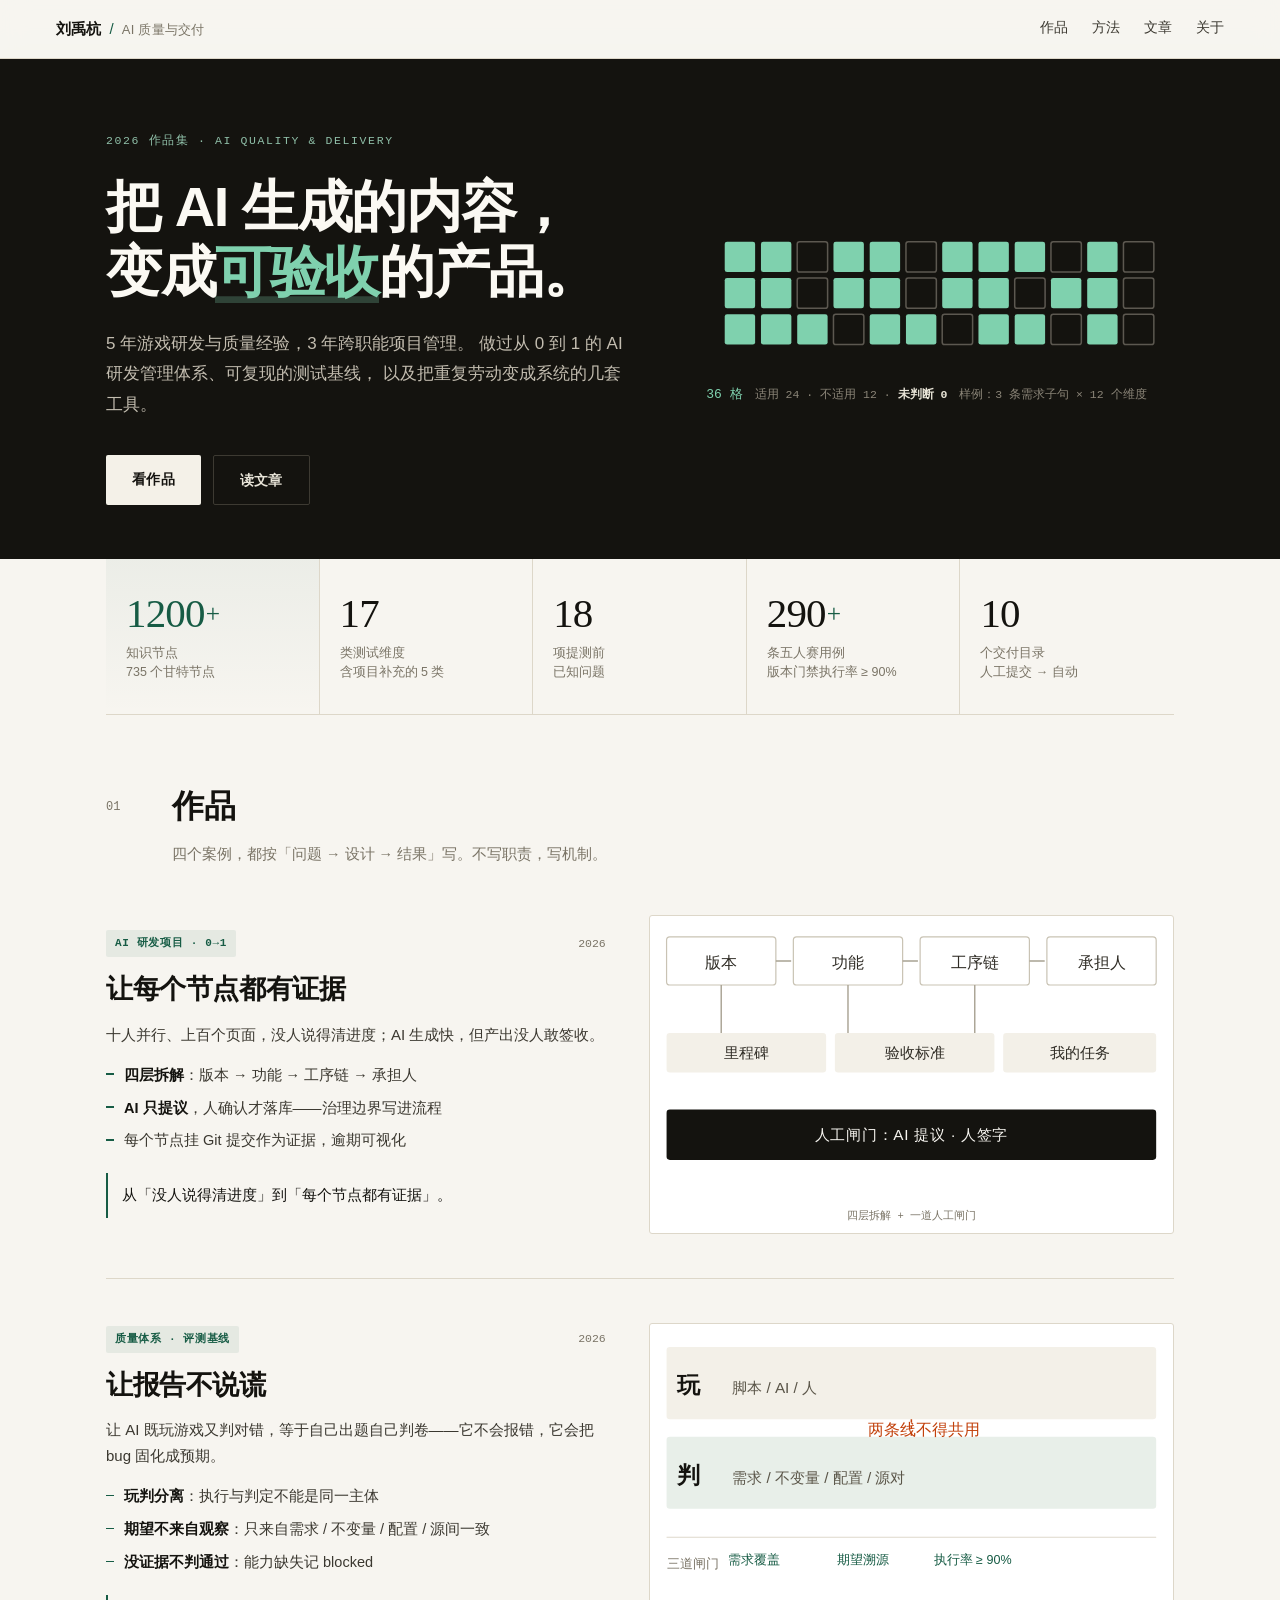
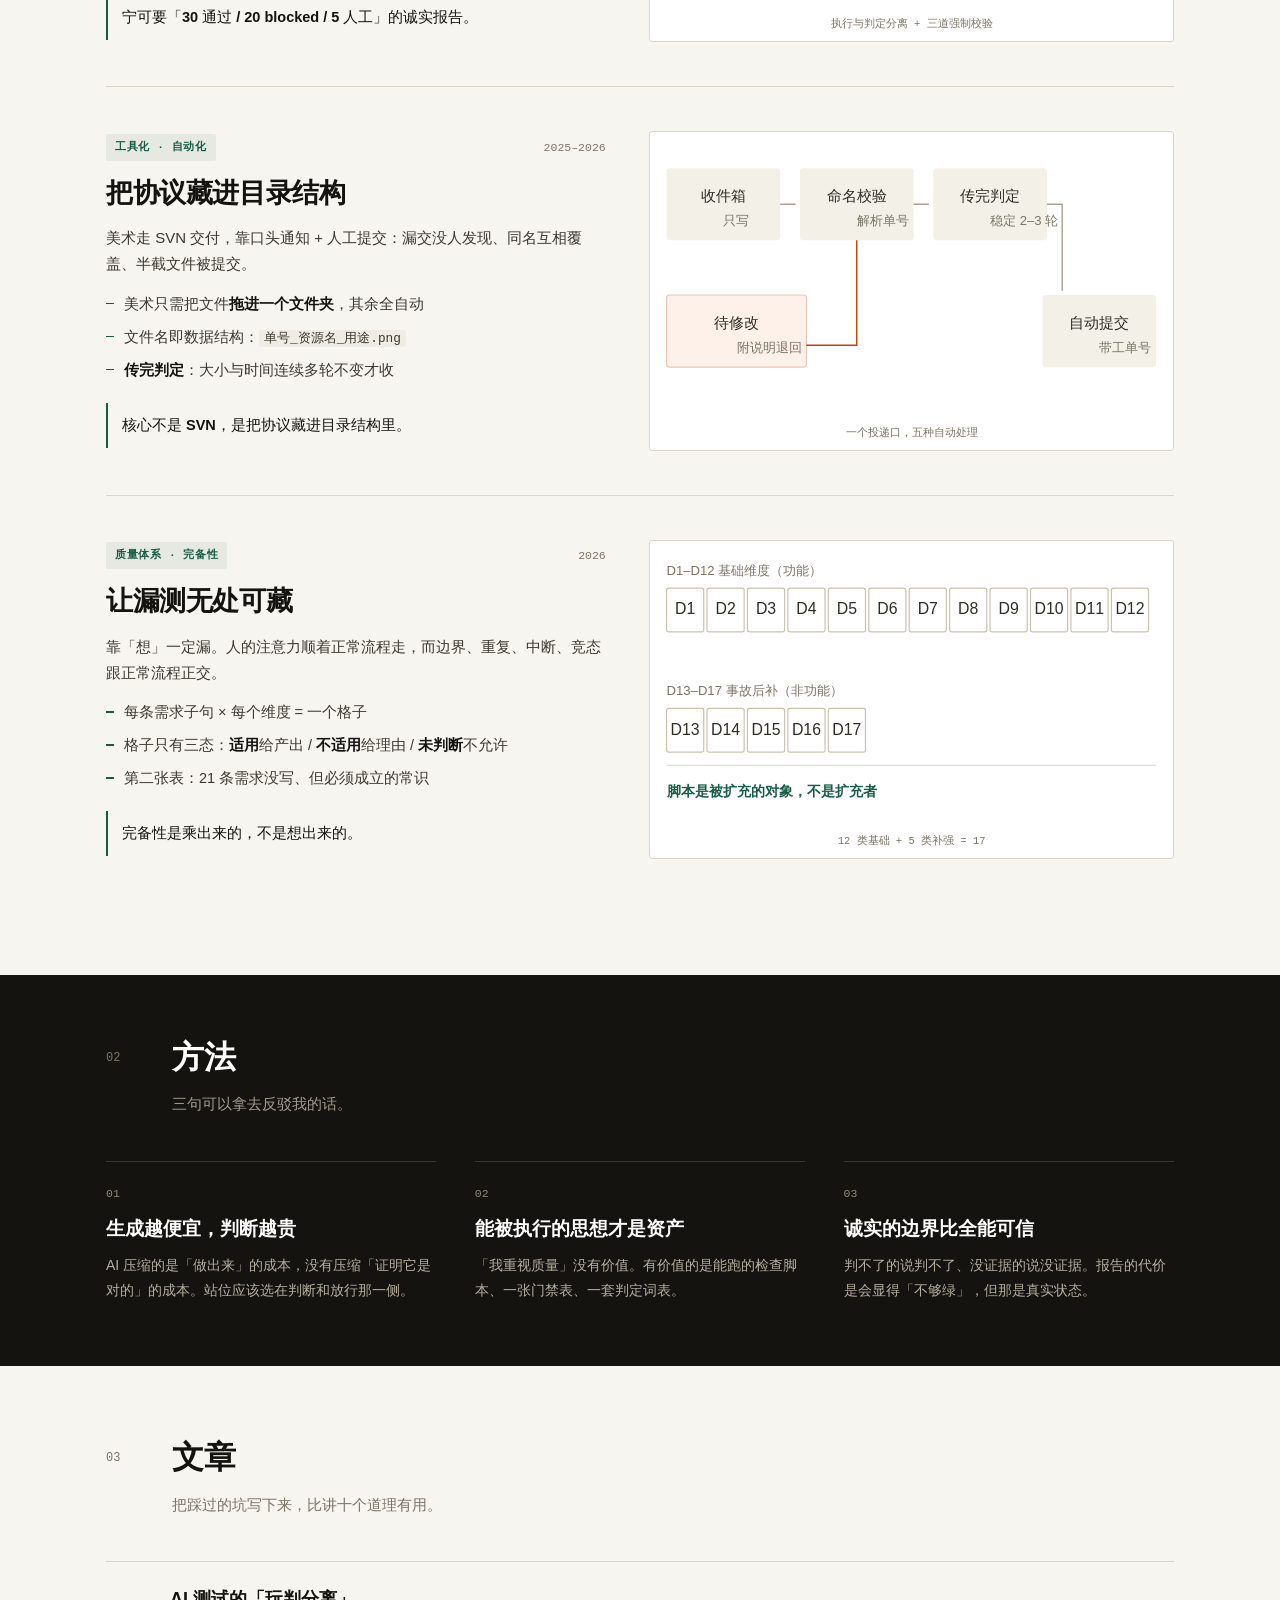
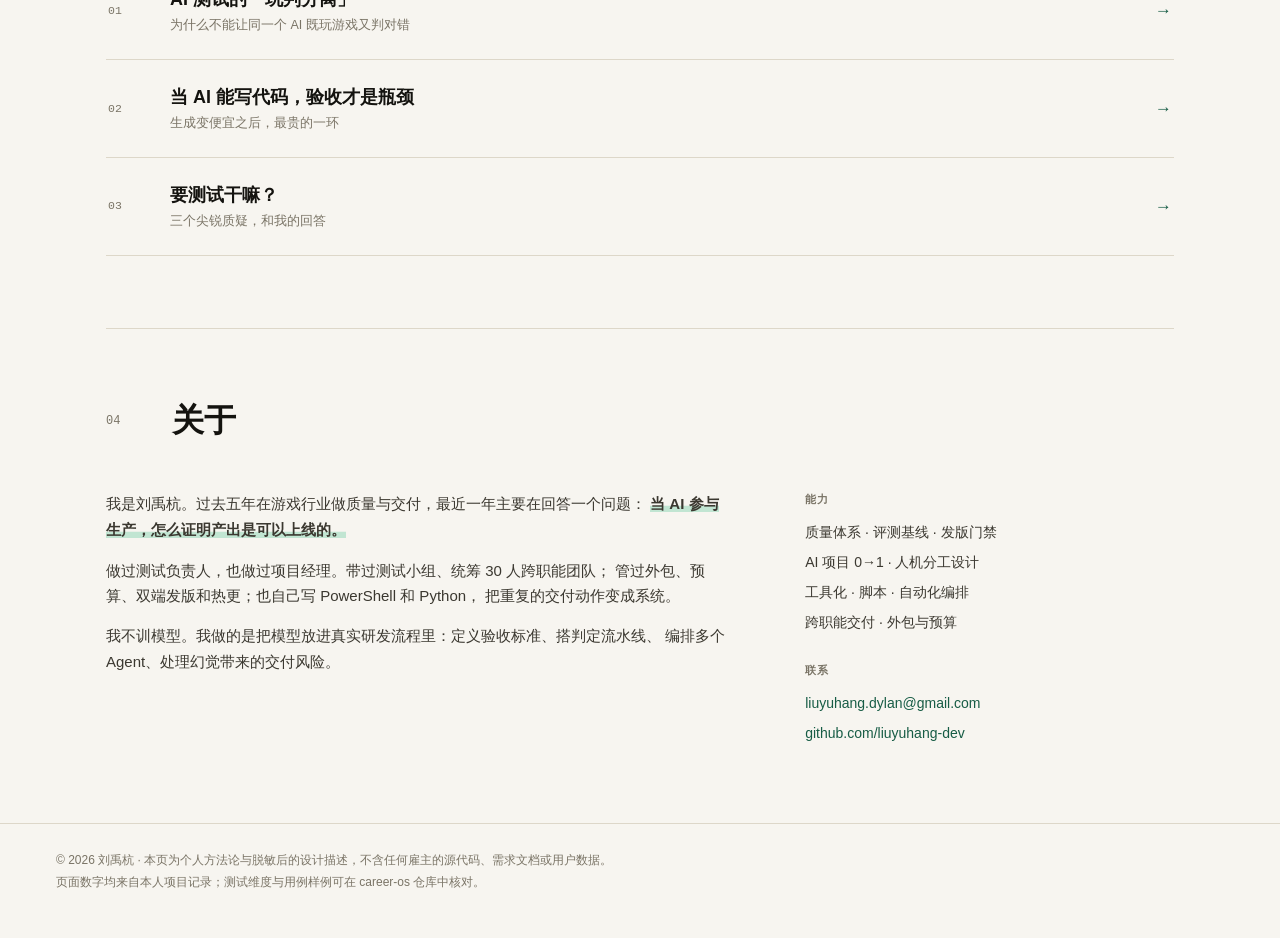
==== commit 1169264a: "fix: 首屏矩阵改用真实样例（36格/24/12）；修正用例与维度口径" ====
--- a/index.html
+++ b/index.html
@@ -5,7 +5,7 @@
 <meta name="viewport" content="width=device-width, initial-scale=1.0">
 <title>刘禹杭 · AI 质量与交付</title>
 <meta name="description" content="把 AI 生成的内容，变成可验收、可发布的产品。">
-<link rel="stylesheet" href="style.css">
+<link rel="stylesheet" href="style.css?v=20261112c">
 </head>
 <body>
 
@@ -37,12 +37,13 @@
     </div>
 
     <figure class="hero-figure" aria-label="完备性矩阵示意">
-      <svg viewBox="0 0 400 215" role="img" aria-label="完备性矩阵：没有空格子">
+      <svg viewBox="0 0 400 120" role="img" aria-label="完备性矩阵：3 条子句乘 12 个维度">
         <g class="cells"></g>
       </svg>
       <figcaption>
-        <span class="fig-num">72 格</span>
-        <span>适用 41 · 不适用 31 · <strong>未判断 0</strong></span>
+        <span class="fig-num">36 格</span>
+        <span>适用 24 · 不适用 12 · <strong>未判断 0</strong></span>
+        <span class="fig-note">样例：3 条需求子句 × 12 个维度</span>
       </figcaption>
     </figure>
   </div>
@@ -57,7 +58,7 @@
     </div>
     <div class="stat">
       <span class="s-num">17</span>
-      <span class="s-lbl">类测试维度<br>含 5 类事故后补</span>
+      <span class="s-lbl">类测试维度<br>含项目补充的 5 类</span>
     </div>
     <div class="stat">
       <span class="s-num">18</span>
@@ -65,7 +66,7 @@
     </div>
     <div class="stat">
       <span class="s-num">290<span class="plus">+</span></span>
-      <span class="s-lbl">条版本用例<br>执行率 ≥ 90%</span>
+      <span class="s-lbl">条五人赛用例<br>版本门禁执行率 ≥ 90%</span>
     </div>
     <div class="stat">
       <span class="s-num">10</span>
@@ -318,15 +319,15 @@
 </div>
 
 <footer>
-  <p>© 2026 刘禹杭 · 本页内容为个人方法论与脱敏后的设计描述，不含任何雇主的源代码、需求文档或用户数据。</p>
+  <p>© 2026 刘禹杭 · 本页为个人方法论与脱敏后的设计描述，不含任何雇主的源代码、需求文档或用户数据。<br>页面数字均来自本人项目记录；测试维度与用例样例可在 <a href="https://github.com/liuyuhang-dev/career-os">career-os</a> 仓库中核对。</p>
 </footer>
 
 <script>
 (function(){
   var g = document.querySelector('.cells');
   if(!g) return;
-  var cols=12, rows=6, s=24, gap=5, ox=18, oy=12;
-  var na = new Set([3,9,14,19,25,32,37,41,48,55,60,66]);
+  var cols=12, rows=3, s=26, gap=5, ox=16, oy=10;
+  var na = new Set([2,5,9,11,14,17,20,23,27,30,33,35]);
   for(var i=0;i<cols*rows;i++){
     var c=i%cols, r=Math.floor(i/cols);
     var rect=document.createElementNS('http://www.w3.org/2000/svg','rect');
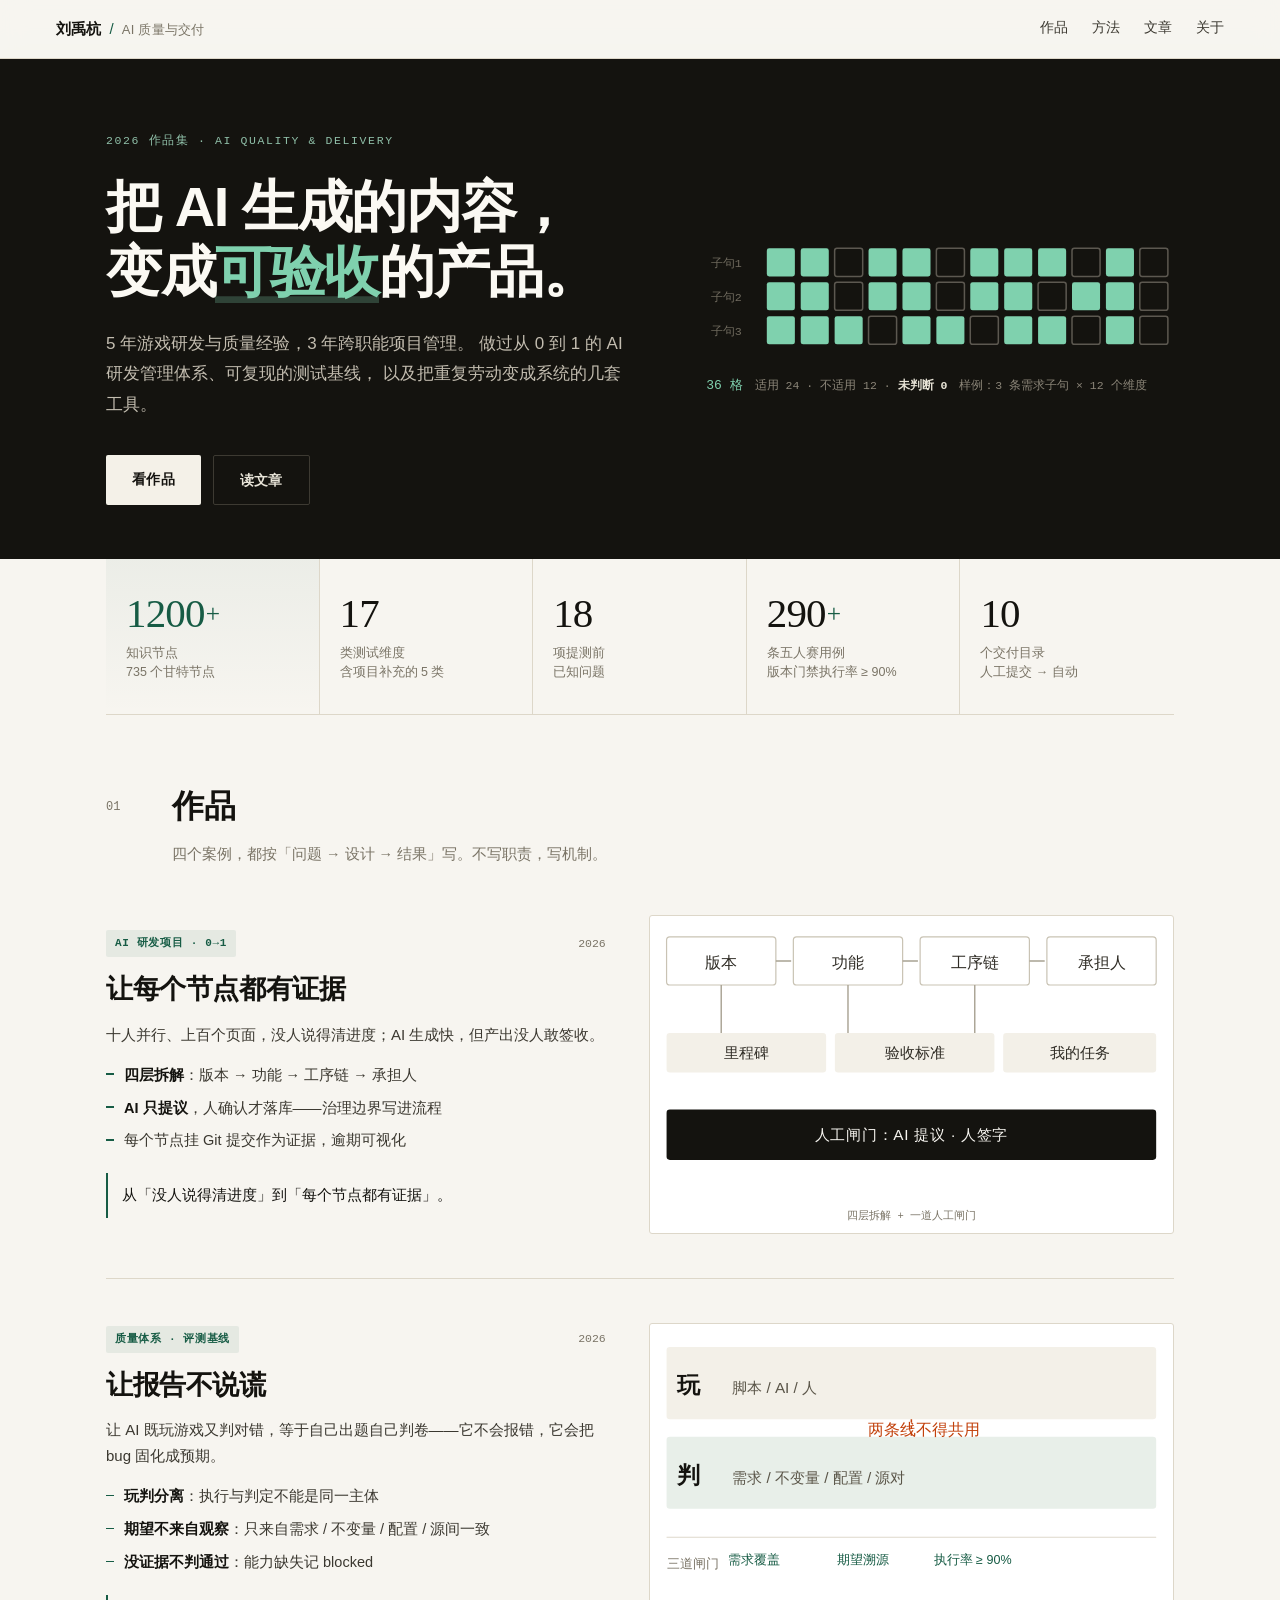
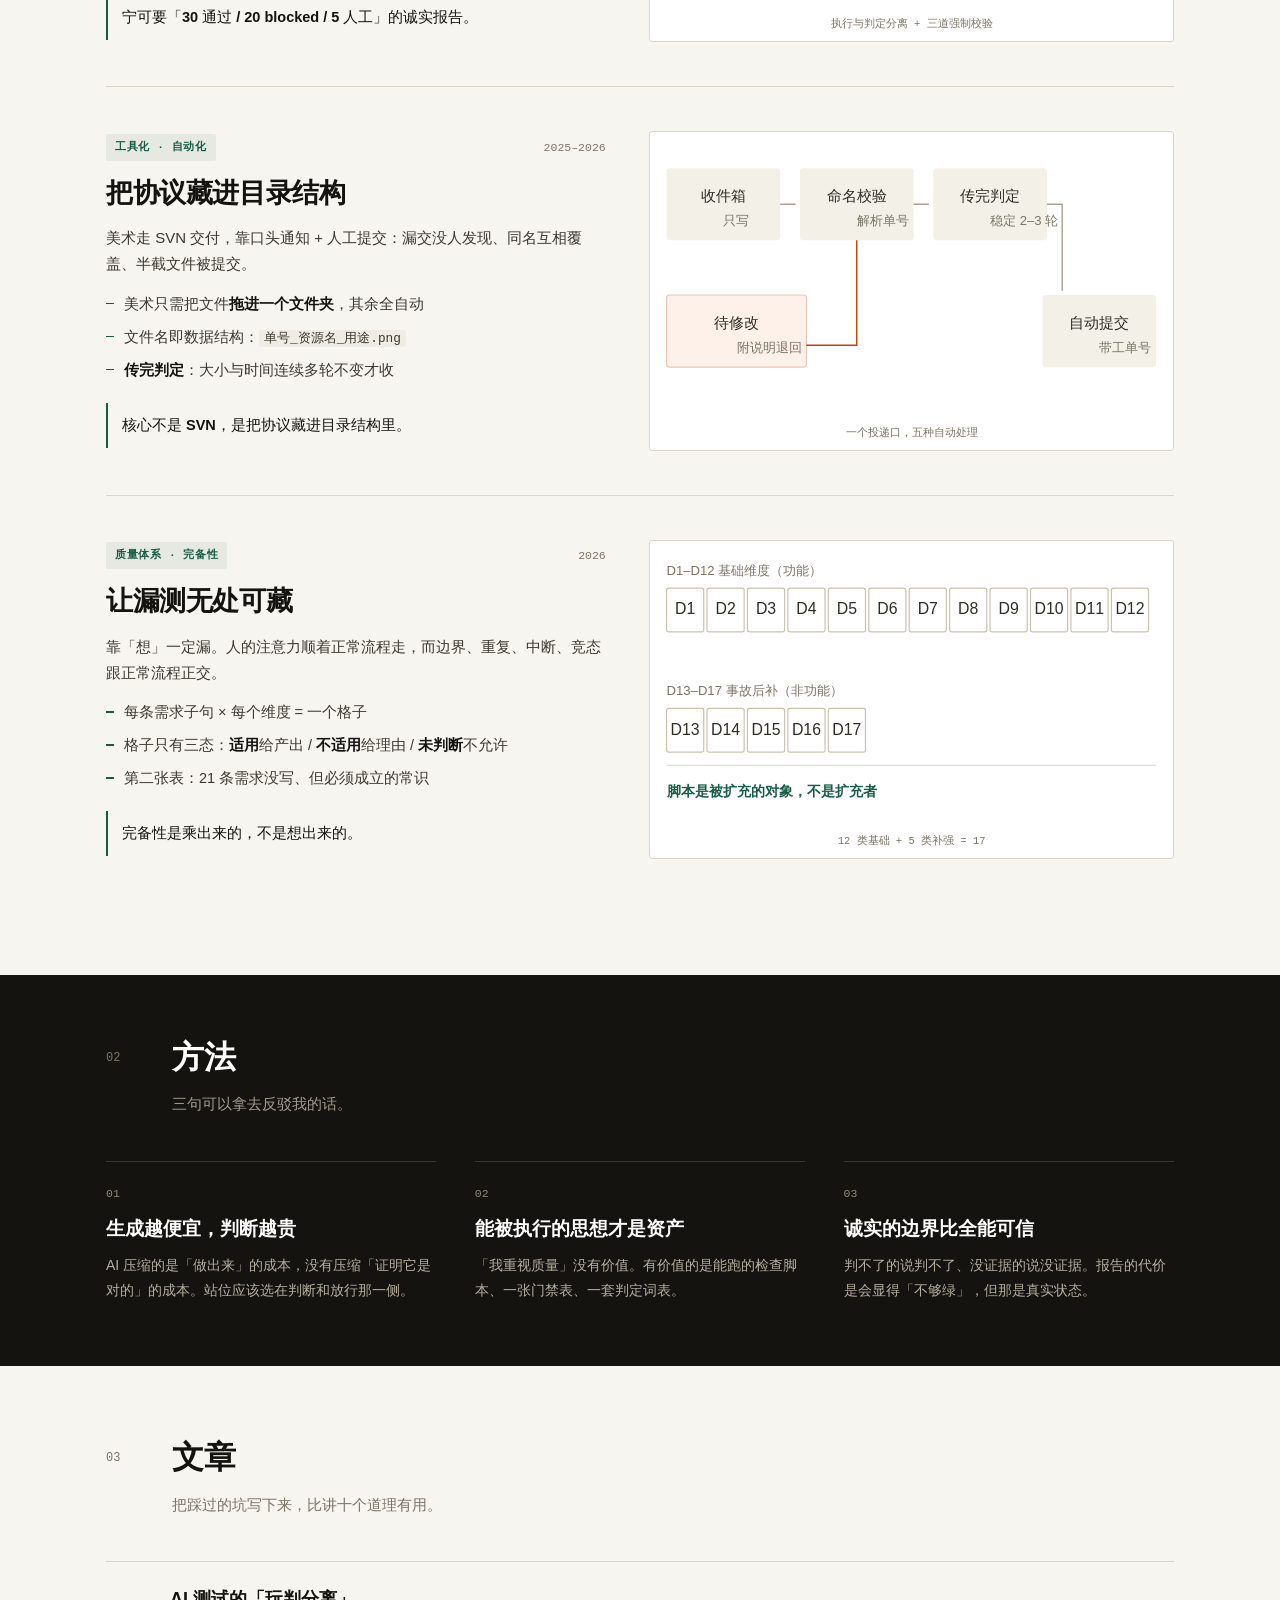
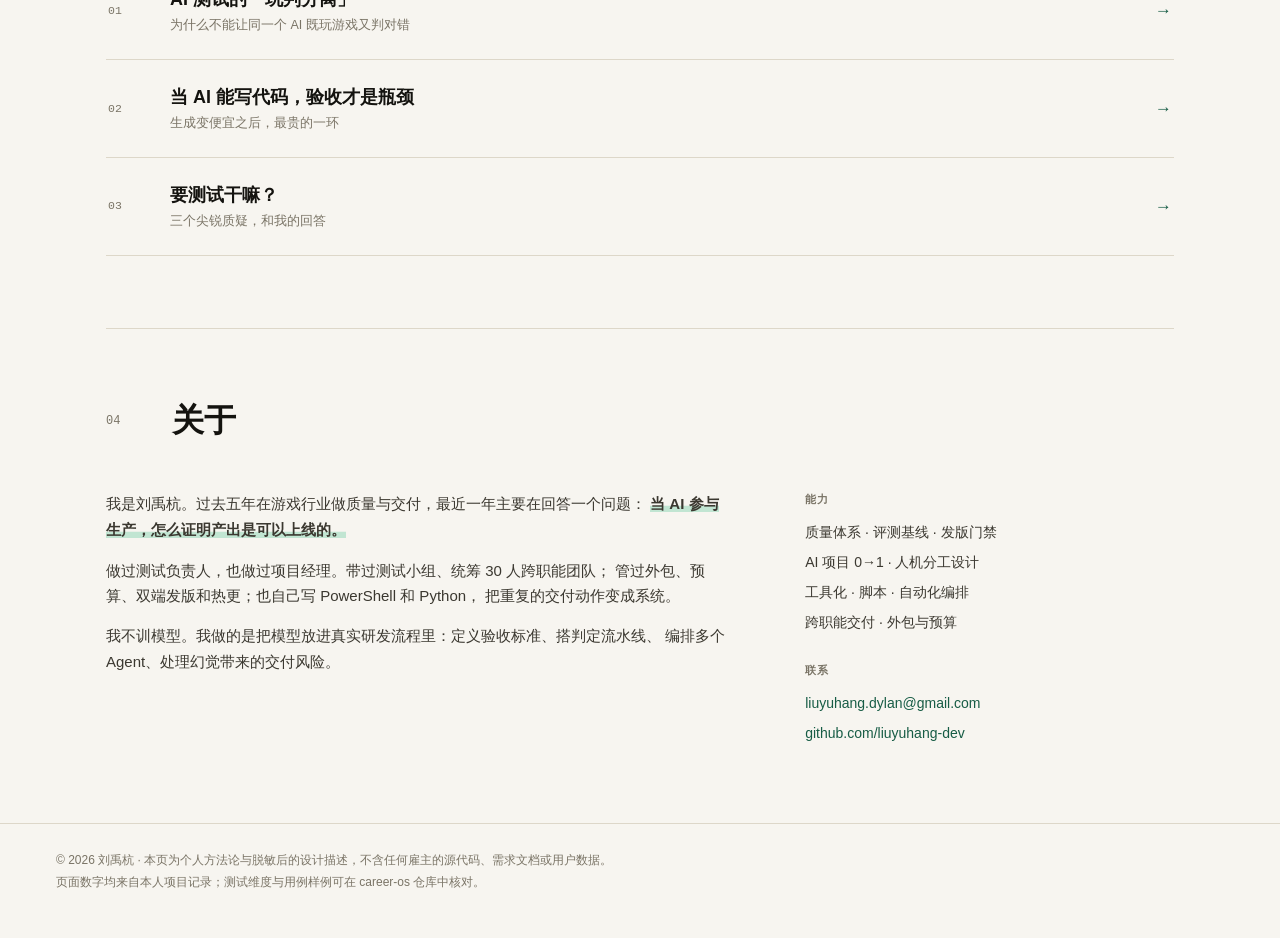
==== commit bcab8726: "style: 首屏矩阵加行标签（子句1-3）" ====
--- a/index.html
+++ b/index.html
@@ -37,7 +37,7 @@
     </div>
 
     <figure class="hero-figure" aria-label="完备性矩阵示意">
-      <svg viewBox="0 0 400 120" role="img" aria-label="完备性矩阵：3 条子句乘 12 个维度">
+      <svg viewBox="0 0 400 104" role="img" aria-label="完备性矩阵：3 条子句乘 12 个维度">
         <g class="cells"></g>
       </svg>
       <figcaption>
@@ -326,7 +326,7 @@
 (function(){
   var g = document.querySelector('.cells');
   if(!g) return;
-  var cols=12, rows=3, s=26, gap=5, ox=16, oy=10;
+  var cols=12, rows=3, s=24, gap=5, ox=52, oy=8;
   var na = new Set([2,5,9,11,14,17,20,23,27,30,33,35]);
   for(var i=0;i<cols*rows;i++){
     var c=i%cols, r=Math.floor(i/cols);
@@ -338,6 +338,14 @@
     if(na.has(i)){ rect.setAttribute('fill','none'); rect.setAttribute('stroke','#5c5850'); rect.setAttribute('stroke-width','1.3'); }
     else { rect.setAttribute('fill','#7fd1ae'); }
     g.appendChild(rect);
+  }
+  for(var r2=0;r2<rows;r2++){
+    var t=document.createElementNS('http://www.w3.org/2000/svg','text');
+    t.setAttribute('x','4'); t.setAttribute('y', oy + r2*(s+gap) + s/2 + 4);
+    t.setAttribute('font-size','10'); t.setAttribute('fill','#6f6a5e');
+    t.setAttribute('font-family','ui-monospace,Menlo,Consolas,monospace');
+    t.textContent = '子句' + (r2+1);
+    g.appendChild(t);
   }
 })();
 
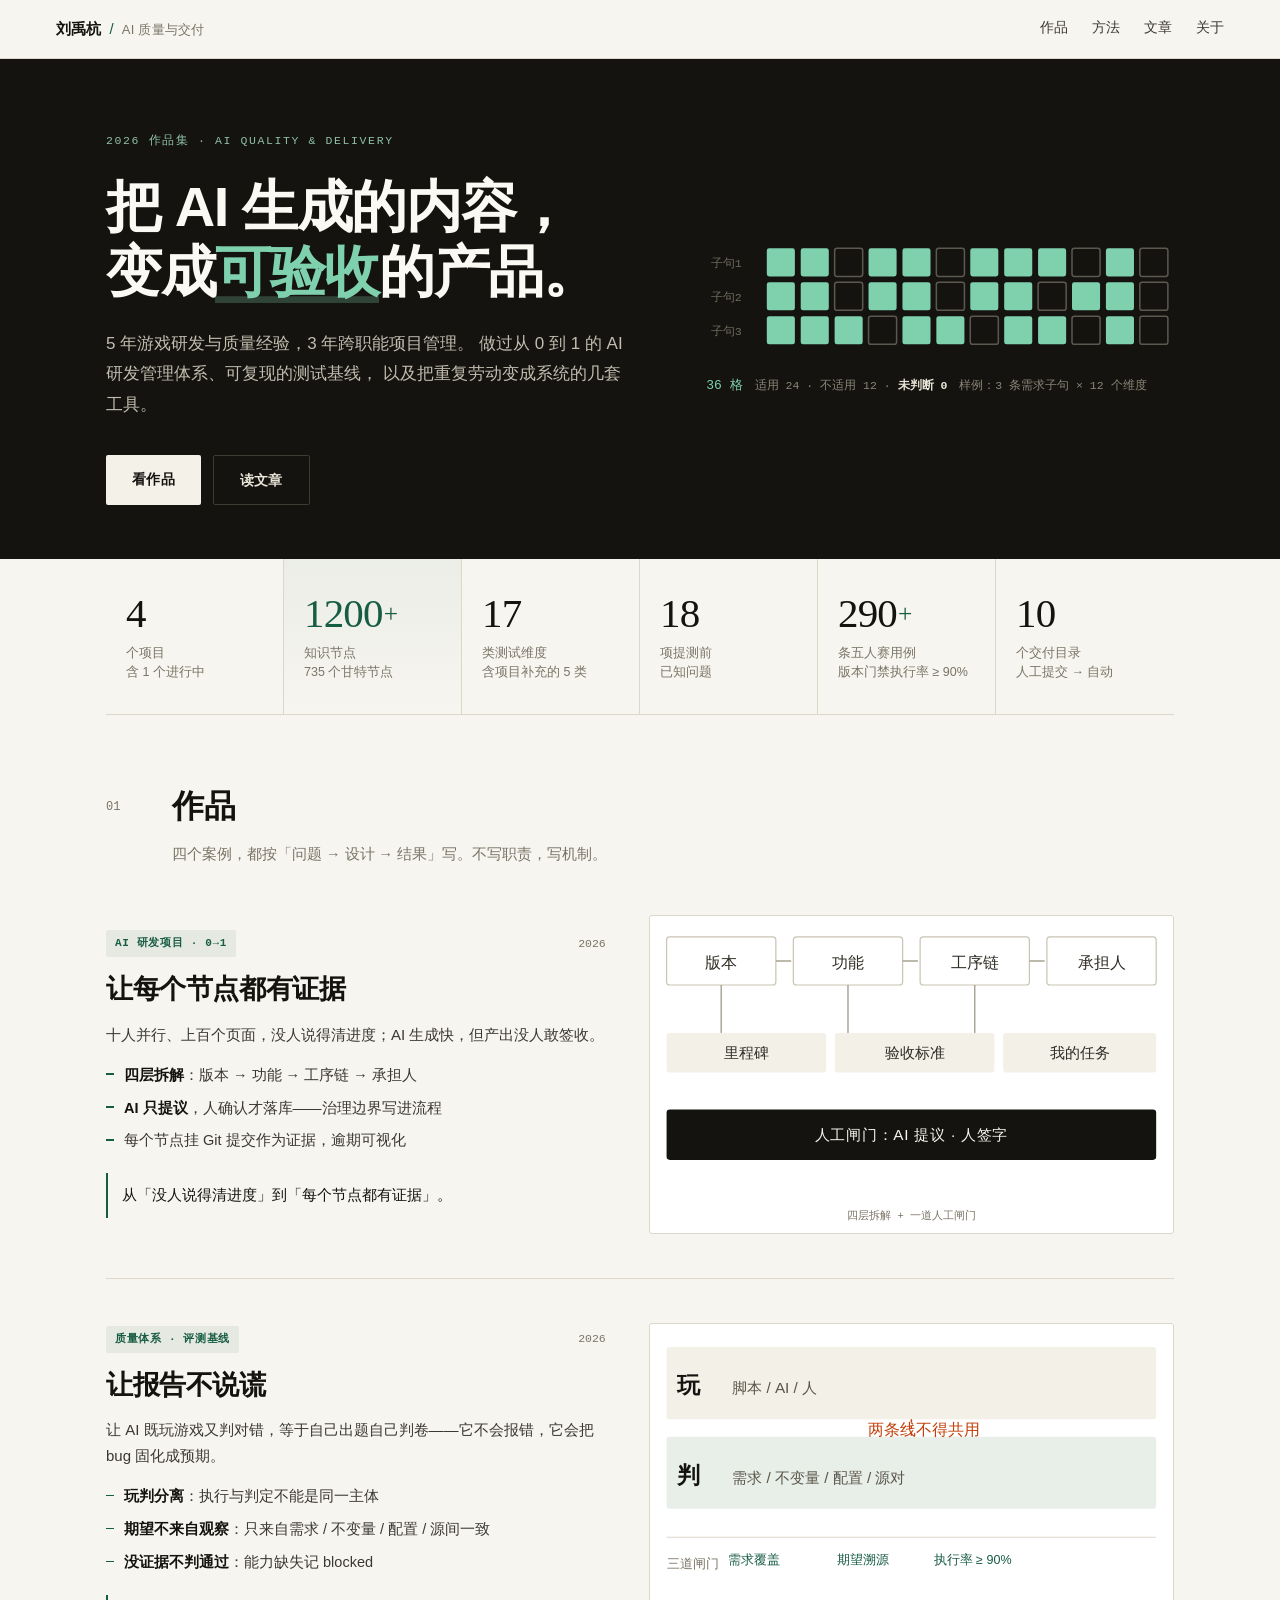
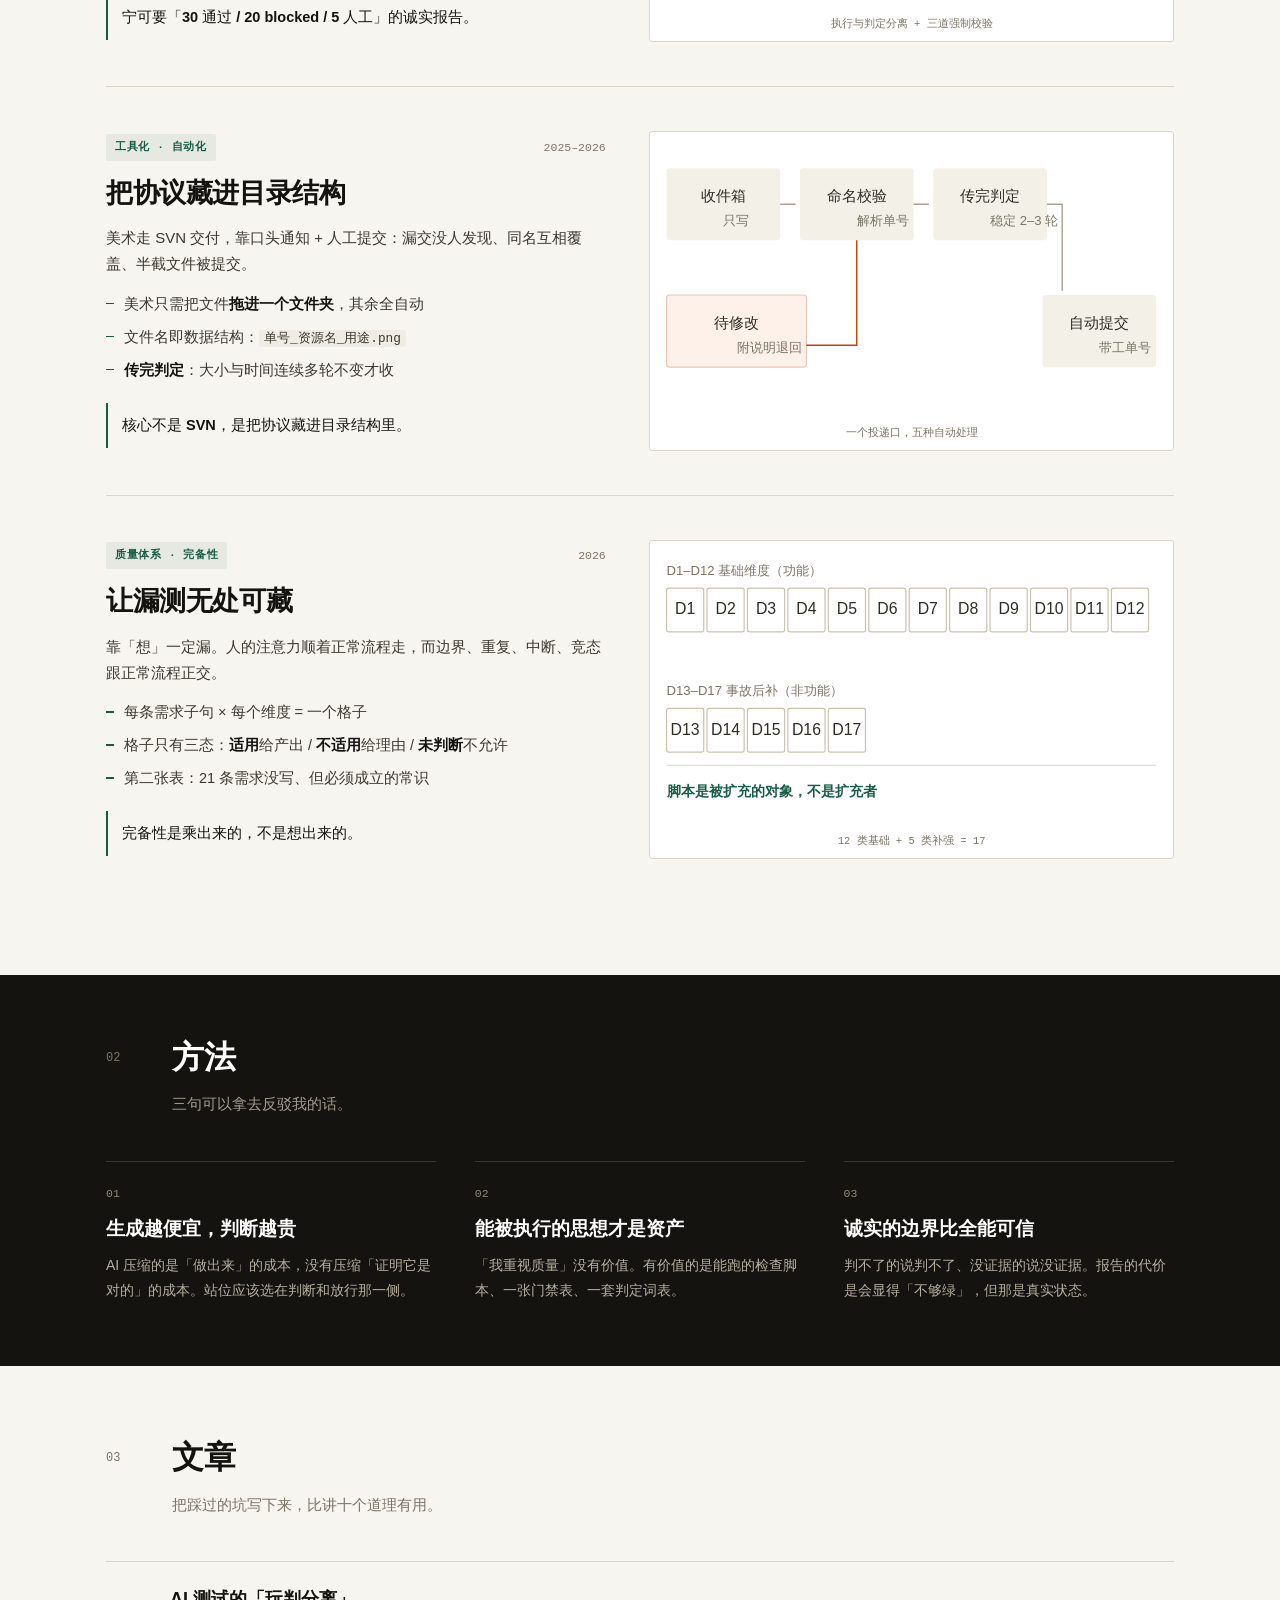
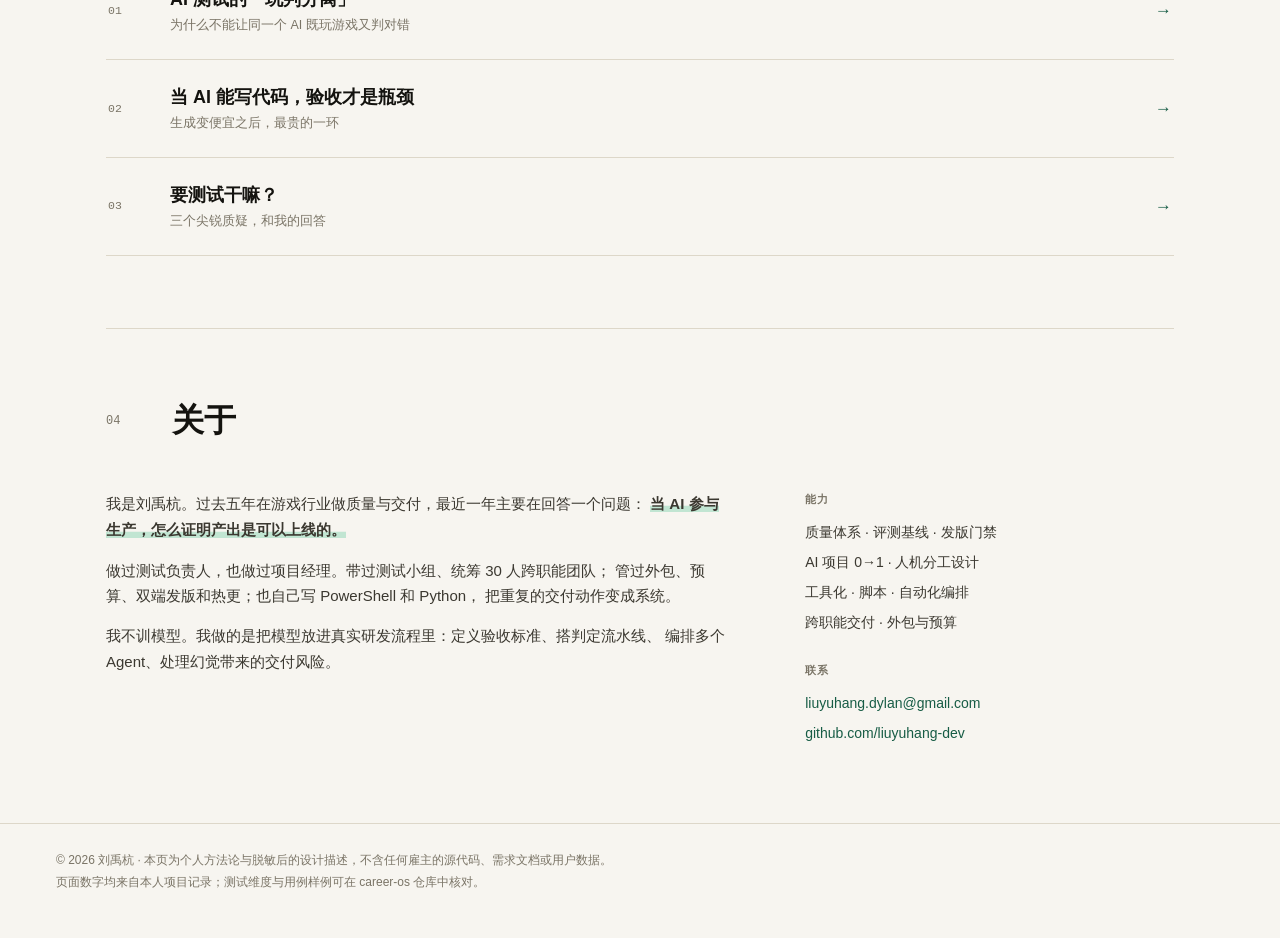
==== commit 81484055: "update: 数据条加「4 个项目」" ====
--- a/index.html
+++ b/index.html
@@ -5,7 +5,7 @@
 <meta name="viewport" content="width=device-width, initial-scale=1.0">
 <title>刘禹杭 · AI 质量与交付</title>
 <meta name="description" content="把 AI 生成的内容，变成可验收、可发布的产品。">
-<link rel="stylesheet" href="style.css?v=20261112c">
+<link rel="stylesheet" href="style.css?v=20261112d">
 </head>
 <body>
 
@@ -52,6 +52,10 @@
 <!-- STATS -->
 <div class="wrap">
   <section class="stats" aria-label="关键数字">
+    <div class="stat">
+      <span class="s-num">4</span>
+      <span class="s-lbl">个项目<br>含 1 个进行中</span>
+    </div>
     <div class="stat stat-hi">
       <span class="s-num">1200<span class="plus">+</span></span>
       <span class="s-lbl">知识节点<br>735 个甘特节点</span>
--- a/style.css
+++ b/style.css
@@ -106,7 +106,7 @@
 
 /* ---------- stats ---------- */
 .stats{
-  display:grid;grid-template-columns:repeat(5,1fr);
+  display:grid;grid-template-columns:repeat(6,1fr);
   border-bottom:1px solid var(--line);
 }
 .stat{
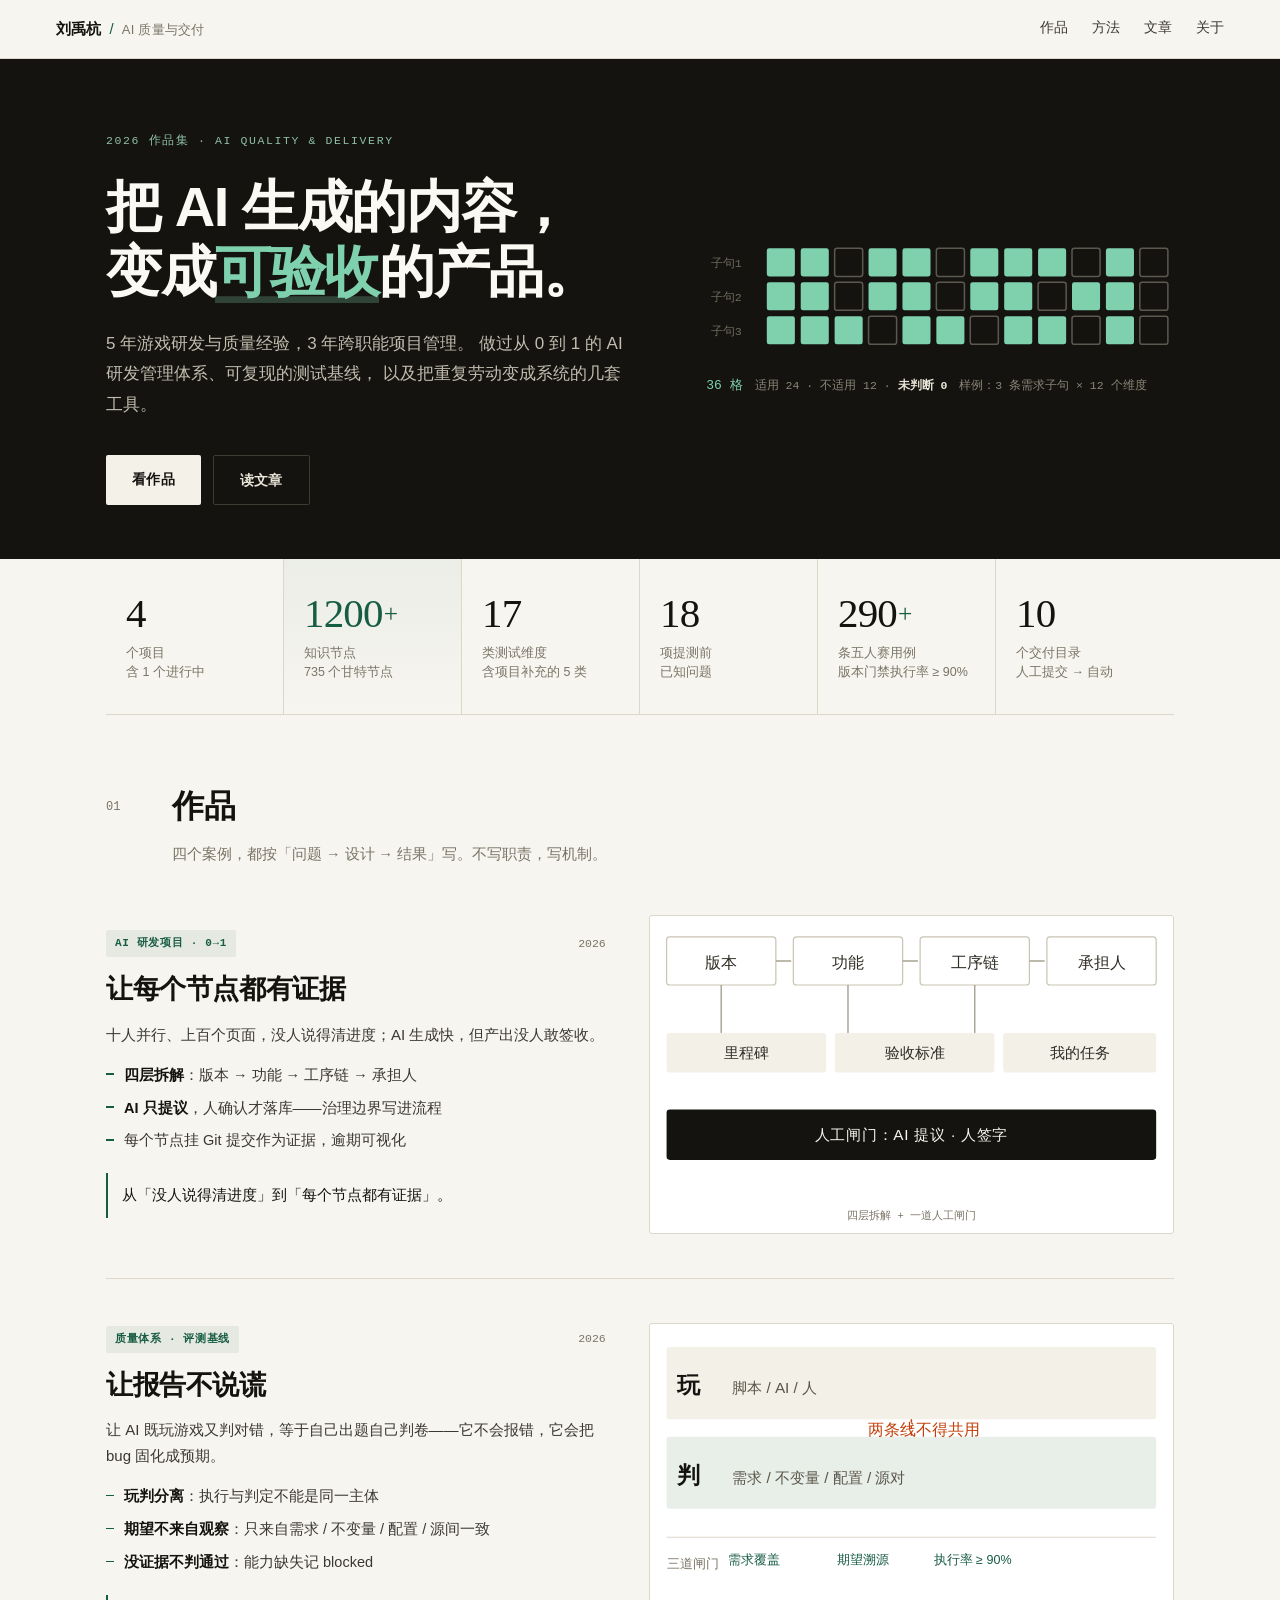
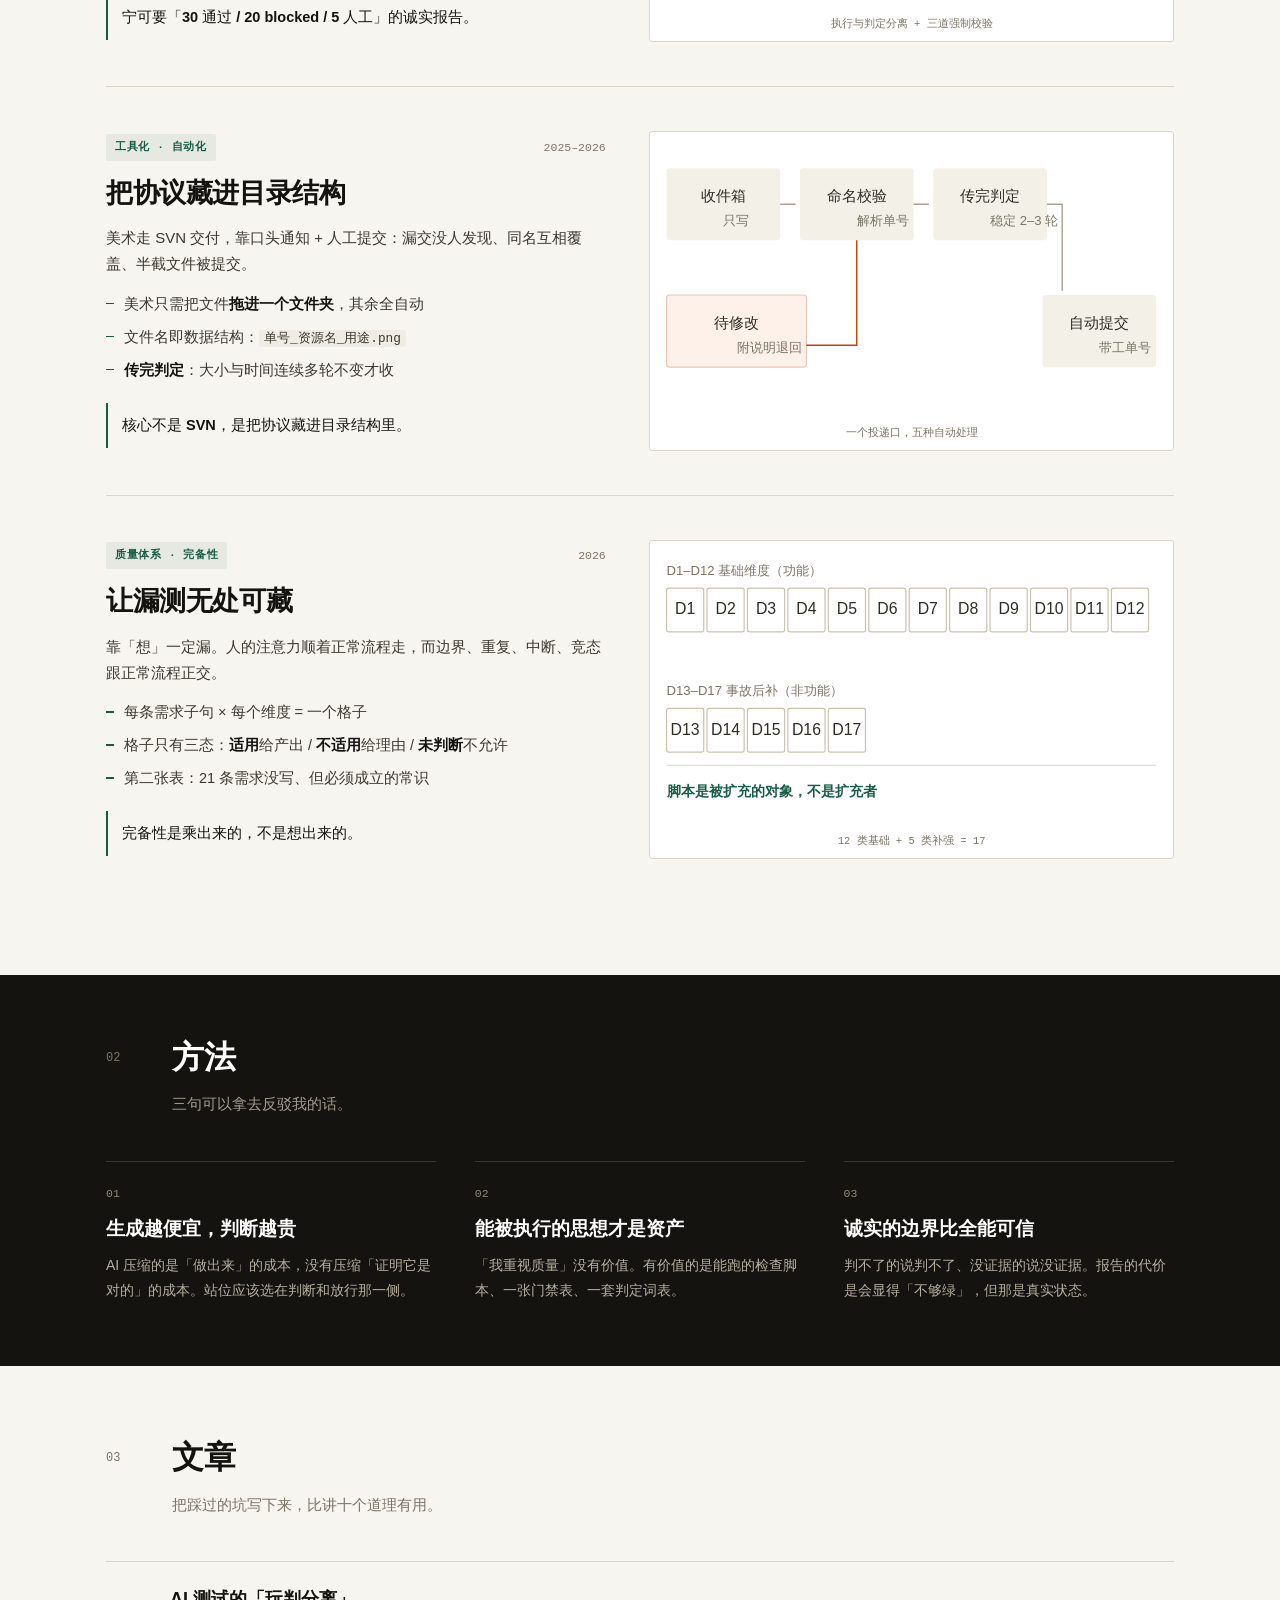
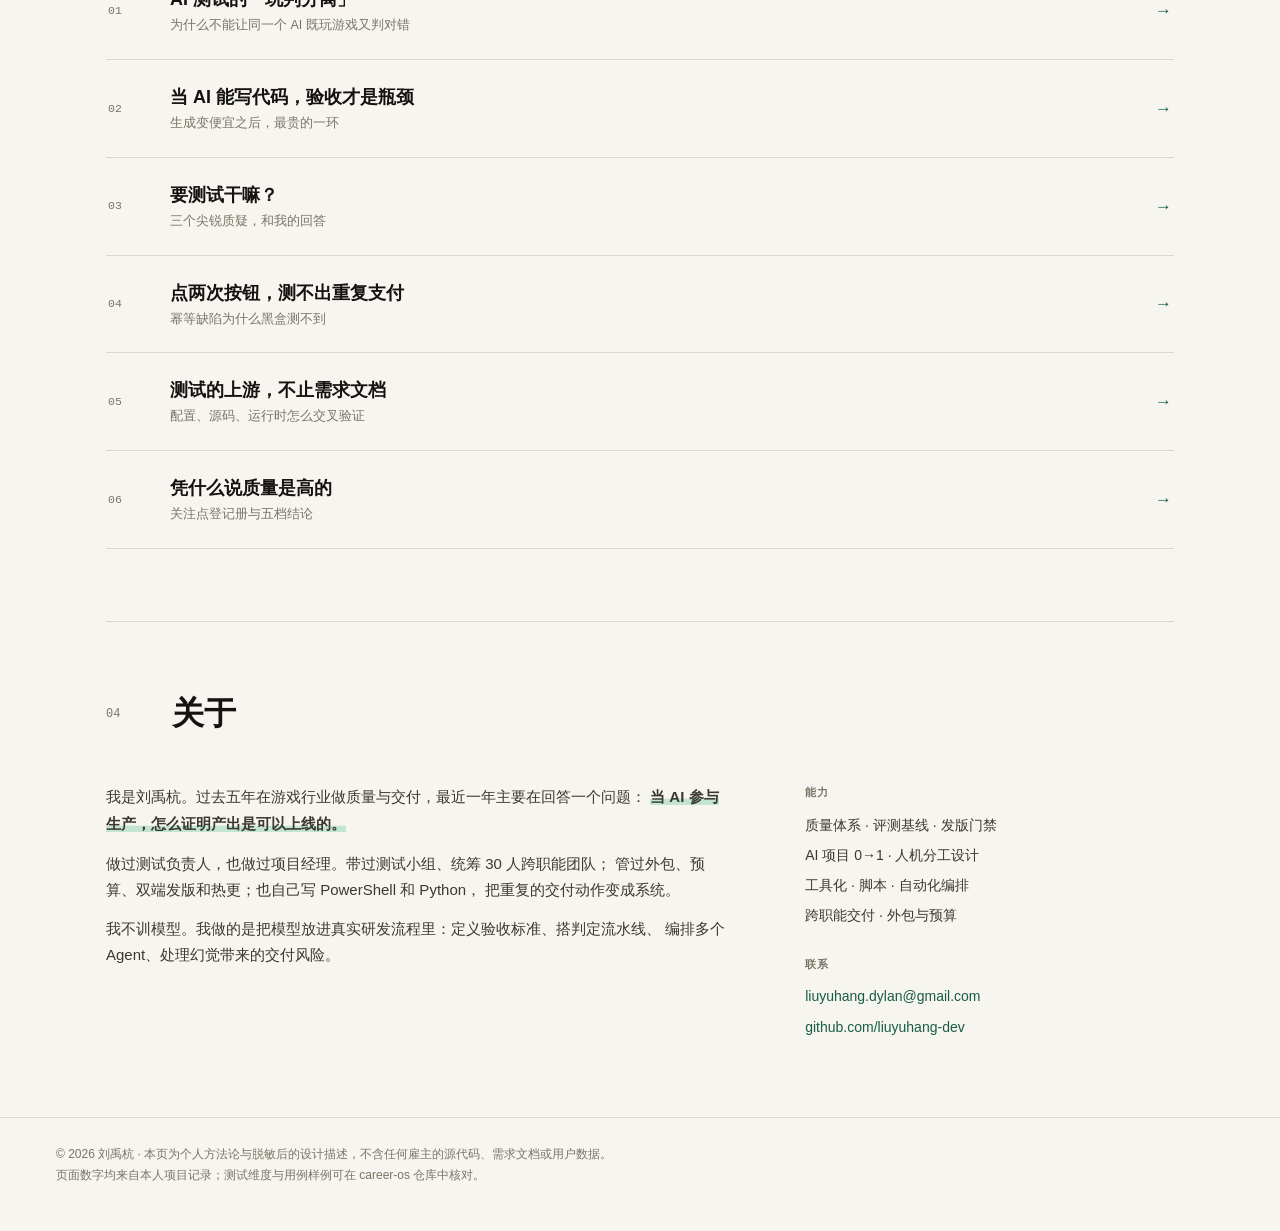
==== commit 54e37144: "add: 三篇新文章（幂等 / 多源上游 / 置信度）" ====
--- a/index.html
+++ b/index.html
@@ -280,6 +280,21 @@
         <span class="w-title">要测试干嘛？<em>三个尖锐质疑，和我的回答</em></span>
         <span class="w-arrow">→</span>
       </a>
+      <a class="writing-item" href="writing/idempotency.html">
+        <span class="w-no">04</span>
+        <span class="w-title">点两次按钮，测不出重复支付<em>幂等缺陷为什么黑盒测不到</em></span>
+        <span class="w-arrow">→</span>
+      </a>
+      <a class="writing-item" href="writing/upstreams.html">
+        <span class="w-no">05</span>
+        <span class="w-title">测试的上游，不止需求文档<em>配置、源码、运行时怎么交叉验证</em></span>
+        <span class="w-arrow">→</span>
+      </a>
+      <a class="writing-item" href="writing/confidence.html">
+        <span class="w-no">06</span>
+        <span class="w-title">凭什么说质量是高的<em>关注点登记册与五档结论</em></span>
+        <span class="w-arrow">→</span>
+      </a>
     </div>
   </section>
 
